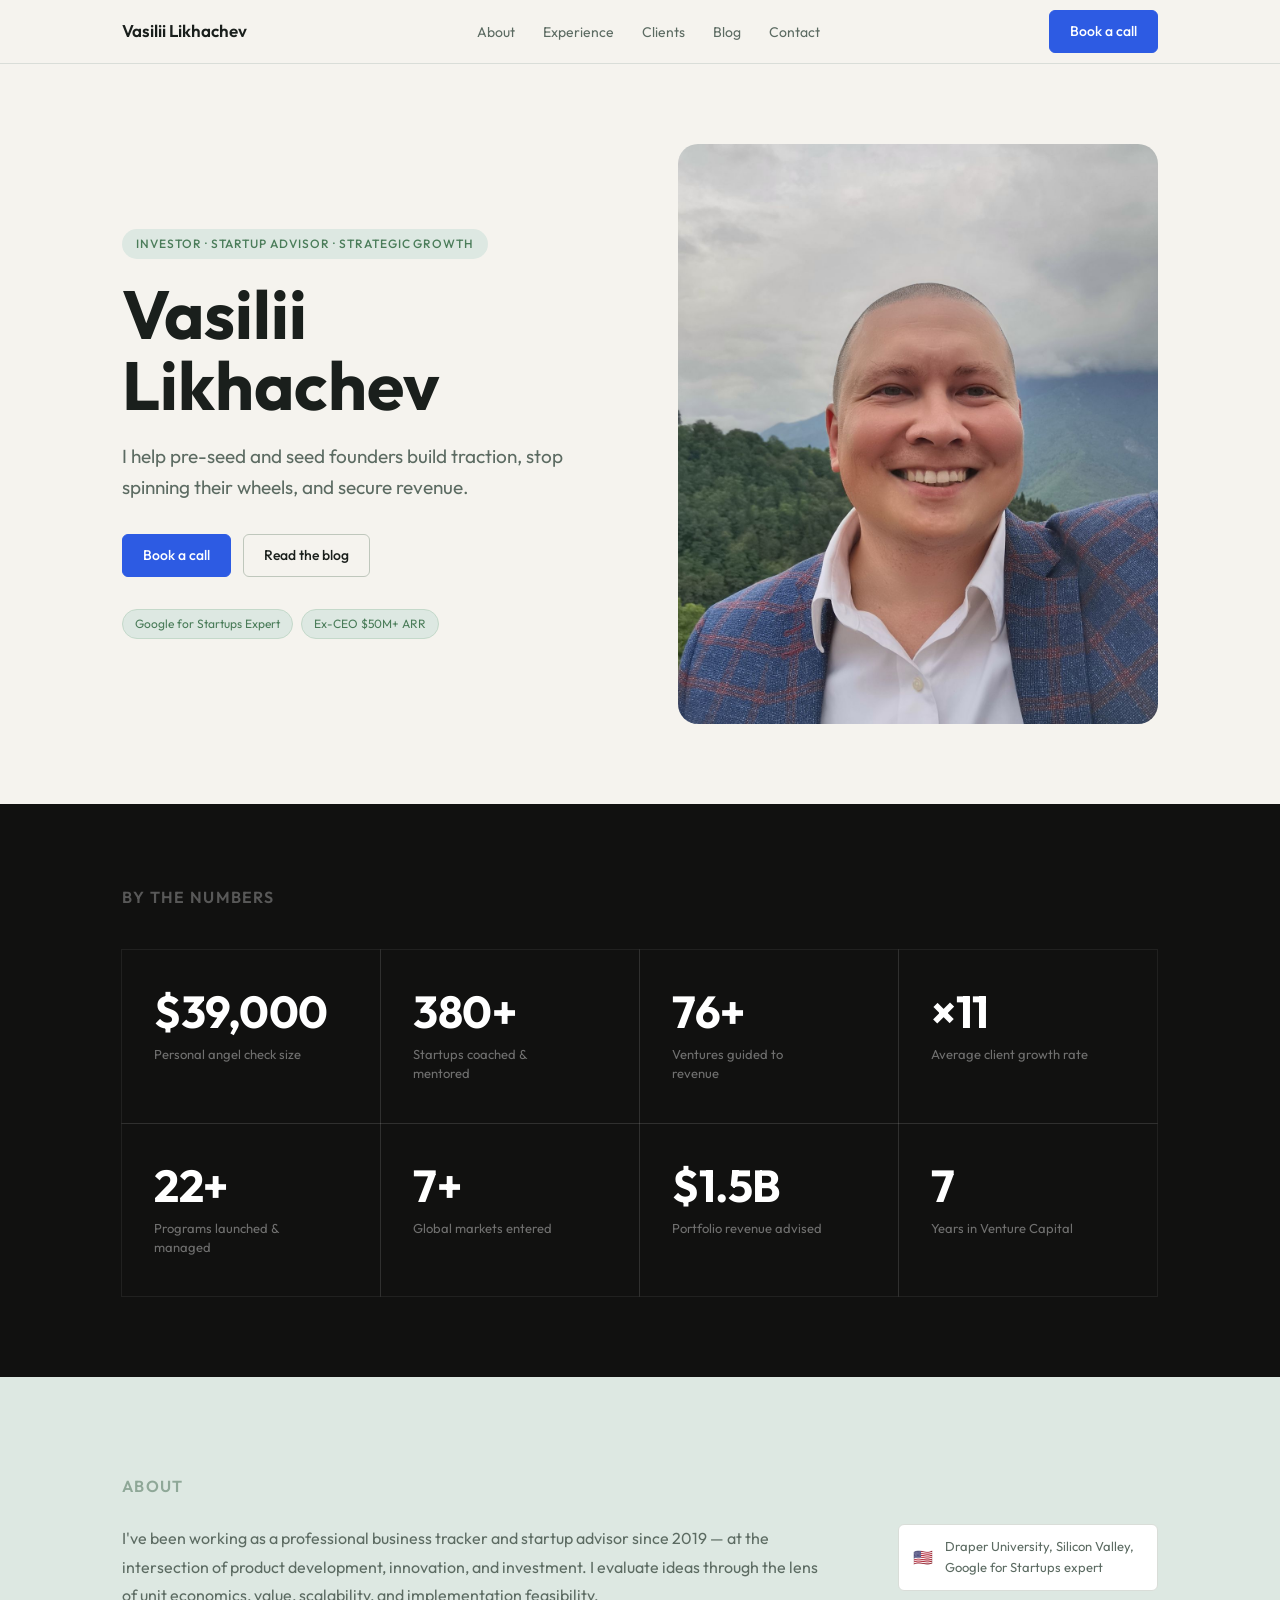
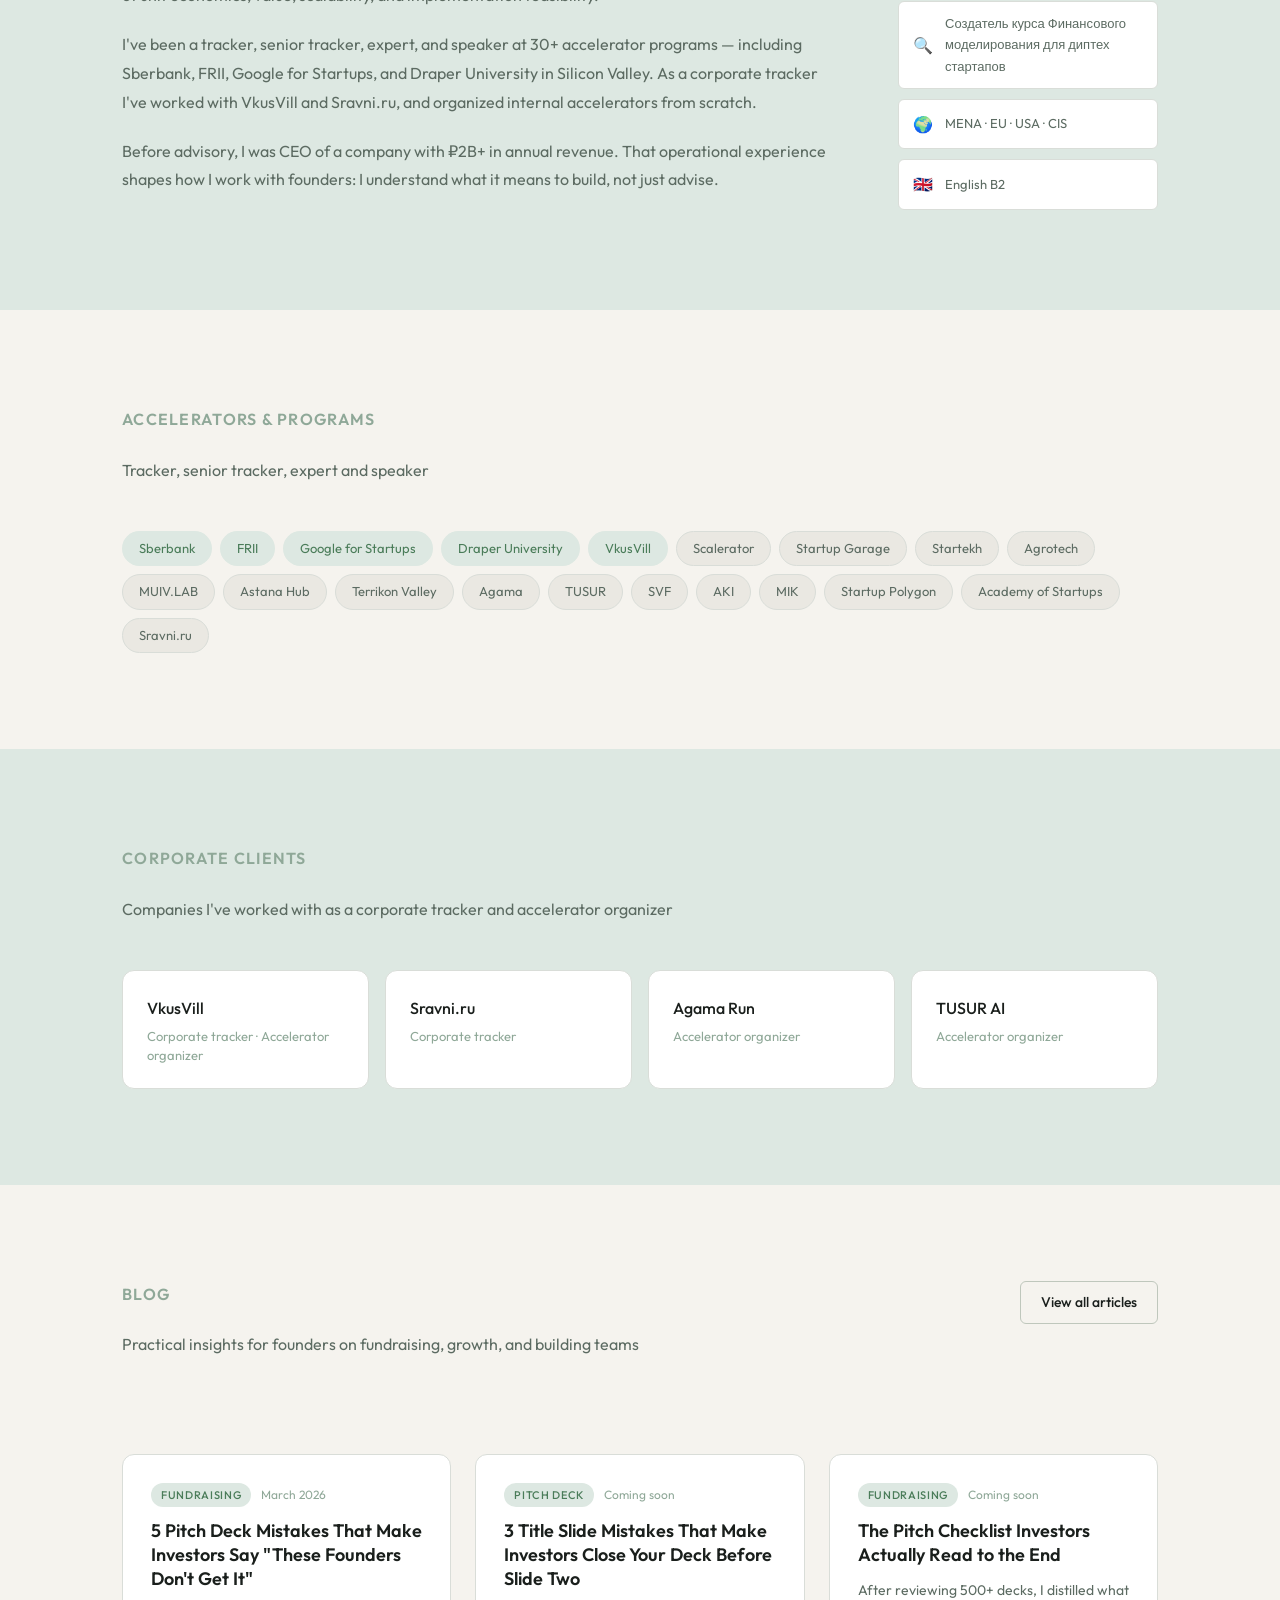
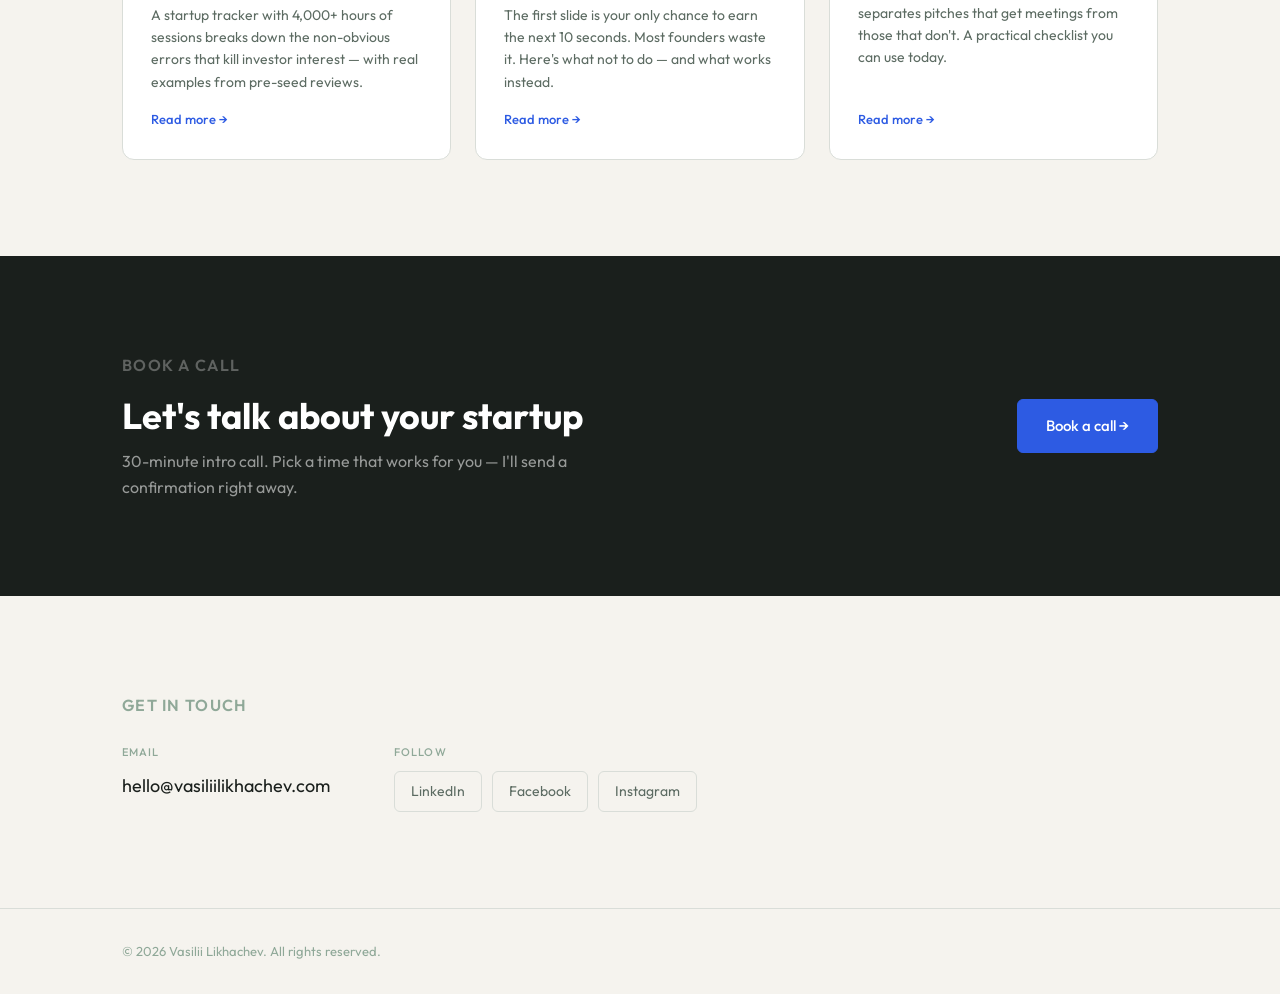
==== index.html @ a047f6a6 "005" ====
<!DOCTYPE html>
<html lang="en">
<head>
<meta charset="UTF-8">
  <meta name="viewport" content="width=device-width, initial-scale=1.0">
  
  <title>Vasilii Likhachev — Startup Advisor, Investor & Strategic Growth Expert</title>
  
  <meta name="description" content="Strategic advisor and investor for seed & pre-seed founders. Helping startups build traction, secure revenue, and get investor-ready. Ex-CEO with $50M+ ARR experience.">
  
  <meta name="author" content="Vasilii Likhachev">
  <meta name="robots" content="index, follow">
  <link rel="canonical" href="https://vasiliilikhachev.com/">
  <link rel="icon" type="image/png" href="assets/images/favicon.png">
  <link rel="apple-touch-icon" href="assets/images/favicon.png">

  <meta property="og:type" content="website">
  <meta property="og:url" content="https://vasiliilikhachev.com/">
  <meta property="og:title" content="Vasilii Likhachev — Startup Advisor & Investor">
  <meta property="og:description" content="Stop spinning your wheels. I help founders build real traction, secure revenue, and scale to global markets. 4,000+ coaching hours.">
  <meta property="og:image" content="https://vasiliilikhachev.com/assets/images/og-image.jpg">

  <meta name="twitter:card" content="summary_large_image">
  <meta name="twitter:title" content="Vasilii Likhachev — Startup Advisor & Investor">
  <meta name="twitter:description" content="Helping pre-seed & seed founders build traction, secure revenue, and scale globally.">
  <meta name="twitter:image" content="https://vasiliilikhachev.com/assets/images/og-image.jpg">
  <script type="application/ld+json">{"@context":"https://schema.org","@type":"Person","name":"Vasilii Likhachev","jobTitle":"Startup Advisor, Investor, Business Development Expert","url":"https://vasiliilikhachev.com","sameAs":["https://www.linkedin.com/in/vasiliilikhachev","https://www.facebook.com/vasiliilikhachev","https://www.instagram.com/vasiliilikhachev"],"knowsAbout":["startup advisory","business tracking","fundraising","accelerator programs","business development"],"knowsLanguage":["Russian","English"],"description":"Professional business tracker and startup advisor since 2019."}</script>
  <link rel="preconnect" href="https://fonts.googleapis.com">
  <link rel="preconnect" href="https://fonts.gstatic.com" crossorigin>
  <link href="https://fonts.googleapis.com/css2?family=Outfit:wght@400;500;600;700&display=swap" rel="stylesheet">
  <link rel="stylesheet" href="assets/css/main.css">
  <link rel="stylesheet" href="assets/css/sections.css">
</head>
<body>

  <nav class="nav" id="nav" role="navigation" aria-label="Main navigation">
    <div class="nav-inner">
      <a href="/" class="nav-logo">Vasilii Likhachev</a>
      <ul class="nav-links" role="list">
        <li><a href="#about">About</a></li>
        <li><a href="#accelerators">Experience</a></li>
        <li><a href="#clients">Clients</a></li>
        <li><a href="#blog">Blog</a></li>
        <li><a href="#contact">Contact</a></li>
      </ul>
      <div class="nav-right">
        <a href="#calendar" class="btn btn-primary">Book a call</a>
      </div>
      <button class="nav-hamburger" id="hamburger" aria-label="Toggle menu" aria-expanded="false">
        <span></span><span></span><span></span>
      </button>
    </div>
  </nav>

  <div class="nav-mobile" id="nav-mobile" role="navigation" aria-label="Mobile navigation">
    <a href="#about">About</a>
    <a href="#accelerators">Experience</a>
    <a href="#clients">Clients</a>
    <a href="#blog">Blog</a>
    <a href="#contact">Contact</a>
    <a href="#calendar" class="btn btn-primary">Book a call</a>
  </div>

  <main>
    <section id="hero" class="hero-section">
      <div class="container">
        <div class="hero-inner">
          <div class="hero-content">
            <span class="hero-tag">INVESTOR · STARTUP ADVISOR · STRATEGIC GROWTH</span>
            <h1 class="hero-name">Vasilii Likhachev</h1>
            <p class="hero-sub">I help pre-seed and seed founders build traction, stop spinning their wheels, and secure revenue.</p>
            <div class="hero-ctas">
              <a href="#calendar" class="btn btn-primary">Book a call</a>
              <a href="#blog" class="btn btn-secondary">Read the blog</a>
            </div>
            <div class="hero-badges">
              <span class="badge">Google for Startups Expert</span>
              <span class="badge">Ex-CEO $50M+ ARR</span>
            </div>
          </div>
          <div class="hero-photo-wrap">
            <img src="assets/images/photo.jpg" alt="Vasilii Likhachev" class="hero-photo">
          </div>
        </div>
      </div>
    </section>

    <section id="stats" class="stats-section">
      <div class="container">
        <p class="section-label">By the numbers</p>
        <div class="stats-grid" id="stats-grid">
          <div class="stat-card" style="animation-delay:0.05s">
            <div class="stat-value">$50000</div>
            <div class="stat-label">Personal angel check size</div>
          </div>
          <div class="stat-card" style="animation-delay:0.12s">
            <div class="stat-value">500+</div>
            <div class="stat-label">Startups coached & mentored</div>
          </div>
          <div class="stat-card" style="animation-delay:0.19s">
            <div class="stat-value">100+</div>
            <div class="stat-label">Ventures guided to revenue</div>
          </div>
          <div class="stat-card" style="animation-delay:0.26s">
            <div class="stat-value">×15</div>
            <div class="stat-label">Average client growth rate</div>
          </div>
          <div class="stat-card" style="animation-delay:0.33s">
            <div class="stat-value">30+</div>
            <div class="stat-label">Programs launched & managed</div>
          </div>
          <div class="stat-card" style="animation-delay:0.40s">
            <div class="stat-value">10+</div>
            <div class="stat-label">Global markets entered</div>
          </div>
          <div class="stat-card" style="animation-delay:0.47s">
            <div class="stat-value">$1.5B</div>
            <div class="stat-label">Portfolio revenue advised</div>
          </div>
          <div class="stat-card" style="animation-delay:0.54s" data-no-counter>
  <div class="stat-value">10</div>
  <div class="stat-label">Years in Venture Capital</div>
</div>
        </div>
      </div>
    </section>

    <section id="about" class="about-section reveal">
      <div class="container">
        <p class="section-label">About</p>
        <div class="about-grid">
          <div class="about-text">
            <p>I've been working as a professional business tracker and startup advisor since 2019 — at the intersection of product development, innovation, and investment. I evaluate ideas through the lens of unit economics, value, scalability, and implementation feasibility.</p>
            <p>I've been a tracker, senior tracker, expert, and speaker at 30+ accelerator programs — including Sberbank, FRII, Google for Startups, and Draper University in Silicon Valley. As a corporate tracker I've worked with VkusVill and Sravni.ru, and organized internal accelerators from scratch.</p>
            <p>Before advisory, I was CEO of a company with ₽2B+ in annual revenue. That operational experience shapes how I work with founders: I understand what it means to build, not just advise.</p>
          </div>
          <div class="about-facts">
            <div class="fact-item"><span class="fact-icon">🇺🇸</span><span>Draper University, Silicon Valley, Google for Startups expert</span></div>
            <div class="fact-item"><span class="fact-icon">🔍</span><span>Создатель курса Финансового моделирования для диптех стартапов</span></div>
            <div class="fact-item"><span class="fact-icon">🌍</span><span>MENA · EU · USA · CIS</span></div>
            <div class="fact-item"><span class="fact-icon">🇬🇧</span><span>English B2</span></div>
          </div>
        </div>
      </div>
    </section>

    <section id="accelerators" class="accel-section reveal">
      <div class="container">
        <p class="section-label">Accelerators & Programs</p>
        <p class="section-sub">Tracker, senior tracker, expert and speaker</p>
        <div class="accel-grid">
          <span class="accel-tag accel-featured">Sberbank</span>
          <span class="accel-tag accel-featured">FRII</span>
          <span class="accel-tag accel-featured">Google for Startups</span>
          <span class="accel-tag accel-featured">Draper University</span>
          <span class="accel-tag accel-featured">VkusVill</span>
          <span class="accel-tag">Scalerator</span>
          <span class="accel-tag">Startup Garage</span>
          <span class="accel-tag">Startekh</span>
          <span class="accel-tag">Agrotech</span>
          <span class="accel-tag">MUIV.LAB</span>
          <span class="accel-tag">Astana Hub</span>
          <span class="accel-tag">Terrikon Valley</span>
          <span class="accel-tag">Agama</span>
          <span class="accel-tag">TUSUR</span>
          <span class="accel-tag">SVF</span>
          <span class="accel-tag">AKI</span>
          <span class="accel-tag">MIK</span>
          <span class="accel-tag">Startup Polygon</span>
          <span class="accel-tag">Academy of Startups</span>
          <span class="accel-tag">Sravni.ru</span>
        </div>
      </div>
    </section>

    <section id="clients" class="clients-section reveal">
      <div class="container">
        <p class="section-label">Corporate Clients</p>
        <p class="section-sub">Companies I've worked with as a corporate tracker and accelerator organizer</p>
        <div class="clients-grid">
          <div class="client-card"><div class="client-name">VkusVill</div><div class="client-role">Corporate tracker · Accelerator organizer</div></div>
          <div class="client-card"><div class="client-name">Sravni.ru</div><div class="client-role">Corporate tracker</div></div>
          <div class="client-card"><div class="client-name">Agama Run</div><div class="client-role">Accelerator organizer</div></div>
          <div class="client-card"><div class="client-name">TUSUR AI</div><div class="client-role">Accelerator organizer</div></div>
        </div>
      </div>
    </section>

    <section id="blog" class="blog-section reveal">
      <div class="container">
        <div class="blog-header">
          <div>
            <p class="section-label">Blog</p>
            <p class="section-sub">Practical insights for founders on fundraising, growth, and building teams</p>
          </div>
          <a href="blog/" class="btn btn-secondary">View all articles</a>
        </div>
        <div class="blog-grid">
          <article class="blog-card">
            <div class="blog-card-meta">
              <span class="blog-tag">Fundraising</span>
              <span class="blog-date">March 2026</span>
            </div>
            <h3 class="blog-card-title">5 Pitch Deck Mistakes That Make Investors Say "These Founders Don't Get It"</h3>
            <p class="blog-card-excerpt">A startup tracker with 4,000+ hours of sessions breaks down the non-obvious errors that kill investor interest — with real examples from pre-seed reviews.</p>
            <a href="blog/pitch-deck-mistakes.html" class="blog-read-more">Read more →</a>
          </article>
          <article class="blog-card">
            <div class="blog-card-meta">
              <span class="blog-tag">Pitch Deck</span>
              <span class="blog-date">Coming soon</span>
            </div>
            <h3 class="blog-card-title">3 Title Slide Mistakes That Make Investors Close Your Deck Before Slide Two</h3>
            <p class="blog-card-excerpt">The first slide is your only chance to earn the next 10 seconds. Most founders waste it. Here's what not to do — and what works instead.</p>
            <a href="blog/title-slide-mistakes.html" class="blog-read-more">Read more →</a>
          </article>
          <article class="blog-card">
            <div class="blog-card-meta">
              <span class="blog-tag">Fundraising</span>
              <span class="blog-date">Coming soon</span>
            </div>
            <h3 class="blog-card-title">The Pitch Checklist Investors Actually Read to the End</h3>
            <p class="blog-card-excerpt">After reviewing 500+ decks, I distilled what separates pitches that get meetings from those that don't. A practical checklist you can use today.</p>
            <a href="blog/pitch-checklist.html" class="blog-read-more">Read more →</a>
          </article>
        </div>
      </div>
    </section>

    <section id="calendar" class="calendar-section reveal">
      <div class="container">
        <div class="calendar-cta-block">
          <div class="calendar-cta-text">
            <p class="section-label">Book a call</p>
            <h2 class="calendar-cta-title">Let's talk about your startup</h2>
            <p class="calendar-cta-sub">30-minute intro call. Pick a time that works for you — I'll send a confirmation right away.</p>
          </div>
          <a href="https://calendar.google.com/calendar/appointments/schedules/AcZssZ2U17IsHTiEmaJ8PmjVPsKY2xv77OGvxIFxQ6ffpECCGoOkTWEo3-iez7aCyBB7AZQqOzXJ02kF?gv=true" class="btn btn-primary calendar-cta-btn" target="_blank" rel="noopener noreferrer">Book a call →</a>
        </div>
      </div>
    </section>

    <section id="contact" class="contact-section reveal">
      <div class="container">
        <p class="section-label">Get in touch</p>
        <div class="contact-grid">
          <div class="contact-block">
            <span class="contact-label">Email</span>
            <a href="mailto:hello@vasiliilikhachev.com" class="contact-value">hello@vasiliilikhachev.com</a>
          </div>
          <div class="contact-block">
            <span class="contact-label">Follow</span>
            <div class="social-links">
              <a href="https://linkedin.com/in/vasiliilikhachev" class="social-link" target="_blank" rel="noopener noreferrer">LinkedIn</a>
              <a href="https://facebook.com/vasiliilikhachev" class="social-link" target="_blank" rel="noopener noreferrer">Facebook</a>
              <a href="https://instagram.com/vasiliilikhachev" class="social-link" target="_blank" rel="noopener noreferrer">Instagram</a>
            </div>
          </div>
        </div>
      </div>
    </section>
  </main>

  <footer class="footer">
    <div class="container footer-inner">
      <span>© 2026 Vasilii Likhachev. All rights reserved.</span>
    </div>
  </footer>

  <script src="assets/js/main.js"></script>
</body>
</html>
---- assets/css/main.css ----
/* ── Variables ─────────────────────────────────────────── */
:root {
  --bg:        #F5F3EE;
  --bg-alt:    #EAE8E2;
  --bg-card:   #FFFFFF;
  --text:      #1A1F1C;
  --text-2:    #5C6B62;
  --text-3:    #8FA898;
  --accent:    #2D5BE3;
  --accent-2:  #E4EBF9;
  --green:     #4A7C59;
  --green-2:   #DDE8E2;
  --border:    #D9DDD8;
  --border-2:  #BFC7BC;
  --radius-sm: 6px;
  --radius:    12px;
  --radius-lg: 20px;
  --font-sans: 'Outfit', 'Helvetica Neue', sans-serif;
  --max-w:     1100px;
  --nav-h:     64px;
  --transition: 0.2s ease;
}

/* ── Reset ─────────────────────────────────────────────── */
*, *::before, *::after { box-sizing: border-box; margin: 0; padding: 0; }
html { scroll-behavior: smooth; }
body {
  font-family: var(--font-sans);
  background: var(--bg);
  color: var(--text);
  font-size: 16px;
  line-height: 1.65;
  -webkit-font-smoothing: antialiased;
}
img { display: block; max-width: 100%; }
a { color: inherit; text-decoration: none; }

/* ── Layout ────────────────────────────────────────────── */
.container {
  max-width: var(--max-w);
  margin: 0 auto;
  padding: 0 2rem;
}
section { padding: 96px 0; }
.section-label {
  font-size: 16px;
  font-weight: 600;
  letter-spacing: 0.08em;
  text-transform: uppercase;
  color: var(--text-3);
  margin-bottom: 1.5rem;
}
.section-title {
  font-family: var(--font-sans);
  font-size: clamp(28px, 4vw, 40px);
  font-weight: 700;
  line-height: 1.2;
  color: var(--text);
  margin-bottom: 0.5rem;
}
.section-sub {
  font-size: 16px;
  color: var(--text-2);
  max-width: 560px;
  margin-bottom: 3rem;
}

/* ── NAV ───────────────────────────────────────────────── */
.nav {
  position: fixed;
  top: 0; left: 0; right: 0;
  height: var(--nav-h);
  background: rgba(245,243,238,0.88);
  backdrop-filter: blur(12px);
  -webkit-backdrop-filter: blur(12px);
  border-bottom: 1px solid var(--border);
  z-index: 100;
  transition: box-shadow var(--transition);
}
.nav.scrolled { box-shadow: 0 1px 16px rgba(0,0,0,0.06); }
.nav-inner {
  max-width: var(--max-w);
  margin: 0 auto;
  padding: 0 2rem;
  height: 100%;
  display: flex;
  align-items: center;
  justify-content: space-between;
  gap: 2rem;
}
.nav-logo {
  font-family: var(--font-sans);
  font-size: 17px;
  font-weight: 600;
  color: var(--text);
  white-space: nowrap;
  flex-shrink: 0;
}
.nav-links {
  display: flex;
  align-items: center;
  gap: 0.25rem;
  list-style: none;
}
.nav-links a {
  font-size: 14px;
  color: var(--text-2);
  padding: 6px 12px;
  border-radius: var(--radius-sm);
  transition: color var(--transition), background var(--transition);
}
.nav-links a:hover { color: var(--text); background: var(--bg-alt); }

.nav-right {
  display: flex;
  align-items: center;
  gap: 12px;
  flex-shrink: 0;
}

/* Lang toggle */
.lang-toggle {
  display: flex;
  align-items: center;
  gap: 2px;
  background: var(--bg-alt);
  border: 1px solid var(--border);
  border-radius: 8px;
  padding: 3px;
}
.lang-btn {
  font-size: 12px;
  font-weight: 500;
  padding: 4px 10px;
  border-radius: 5px;
  border: none;
  background: transparent;
  color: var(--text-2);
  cursor: pointer;
  transition: background var(--transition), color var(--transition);
}
.lang-btn.active {
  background: var(--bg-card);
  color: var(--text);
  box-shadow: 0 1px 4px rgba(0,0,0,0.08);
}
.lang-btn:hover:not(.active) { color: var(--text); }

/* CTA button */
.btn {
  display: inline-flex;
  align-items: center;
  gap: 6px;
  font-family: var(--font-sans);
  font-size: 14px;
  font-weight: 500;
  padding: 9px 20px;
  border-radius: var(--radius-sm);
  border: 1px solid transparent;
  cursor: pointer;
  transition: all var(--transition);
  text-decoration: none;
}
.btn-primary {
  background: var(--accent);
  color: #fff;
  border-color: var(--accent);
}
.btn-primary:hover {
  background: #2449c0;
  border-color: #2449c0;
}
.btn-secondary {
  background: transparent;
  color: var(--text);
  border-color: var(--border-2);
}
.btn-secondary:hover {
  background: var(--bg-alt);
  border-color: var(--border-2);
}
.btn-accent {
  background: var(--green);
  color: #fff;
  border-color: var(--green);
}
.btn-accent:hover { background: #3a6347; border-color: #3a6347; }

/* Mobile nav toggle */
.nav-hamburger {
  display: none;
  flex-direction: column;
  gap: 5px;
  cursor: pointer;
  padding: 4px;
  background: none;
  border: none;
}
.nav-hamburger span {
  display: block;
  width: 22px;
  height: 2px;
  background: var(--text);
  border-radius: 2px;
  transition: all 0.25s ease;
}

/* Mobile menu */
.nav-mobile {
  display: none;
  position: fixed;
  top: var(--nav-h);
  left: 0; right: 0;
  background: var(--bg);
  border-bottom: 1px solid var(--border);
  padding: 1.5rem 2rem 2rem;
  z-index: 99;
  flex-direction: column;
  gap: 0.25rem;
}
.nav-mobile.open { display: flex; }
.nav-mobile a {
  font-size: 16px;
  color: var(--text-2);
  padding: 10px 12px;
  border-radius: var(--radius-sm);
  transition: color var(--transition), background var(--transition);
}
.nav-mobile a:hover { color: var(--text); background: var(--bg-alt); }
.nav-mobile .btn { margin-top: 0.5rem; width: 100%; justify-content: center; }

/* ── Scroll offset for anchors ─────────────────────────── */
section[id], div[id] { scroll-margin-top: calc(var(--nav-h) + 16px); }

/* ── Divider ───────────────────────────────────────────── */
.divider { width: 100%; height: 1px; background: var(--border); }

/* ── Fade-in on scroll ─────────────────────────────────── */
.reveal {
  opacity: 0;
  transform: translateY(24px);
  transition: opacity 0.55s ease, transform 0.55s ease;
}
.reveal.visible {
  opacity: 1;
  transform: translateY(0);
}
---- assets/css/sections.css ----
/* ── HERO ──────────────────────────────────────────────── */
.hero-section {
  padding: calc(var(--nav-h) + 80px) 0 80px;
  background: var(--bg);
}
.hero-inner {
  display: grid;
  grid-template-columns: 1fr 480px;
  gap: 4rem;
  align-items: center;
}
.hero-tag {
  display: inline-block;
  font-size: 12px;
  font-weight: 500;
  letter-spacing: 0.08em;
  text-transform: uppercase;
  color: var(--green);
  background: var(--green-2);
  border-radius: 100px;
  padding: 5px 14px;
  margin-bottom: 1.25rem;
}
.hero-name {
  font-family: var(--font-sans);
  font-size: clamp(42px, 6vw, 68px);
  font-weight: 700;
  line-height: 1.05;
  color: var(--text);
  margin-bottom: 1.25rem;
}
.hero-sub {
  font-size: clamp(16px, 2vw, 19px);
  color: var(--text-2);
  max-width: 480px;
  line-height: 1.6;
  margin-bottom: 2rem;
}
.hero-ctas {
  display: flex;
  gap: 12px;
  flex-wrap: wrap;
  margin-bottom: 2rem;
}
.hero-badges {
  display: flex;
  flex-wrap: wrap;
  gap: 8px;
}
.badge {
  font-size: 12px;
  color: var(--green);
  background: var(--green-2);
  border: 1px solid #C4D9CA;
  border-radius: 100px;
  padding: 4px 12px;
}
.hero-photo-wrap { flex-shrink: 0; }
.hero-photo {
  width: 480px;
  height: 580px;
  object-fit: cover;
  object-position: center top;
  border-radius: var(--radius-lg);
}

/* ── STATS DASHBOARD ───────────────────────────────────── */
.stats-section {
  padding: 80px 0;
  background: #111110;
}
.stats-section .section-label {
  color: rgba(255,255,255,0.3);
  margin-bottom: 2.5rem;
}
.stats-grid {
  display: grid;
  grid-template-columns: repeat(4, 1fr);
}
.stat-card {
  position: relative;
  padding: 2.5rem 2rem;
  border: 1px solid rgba(255,255,255,0.07);
  margin: -1px 0 0 -1px;
  opacity: 0;
  animation: statFadeUp 0.6s ease forwards;
  cursor: default;
  transition: background 0.2s ease;
}
.stat-card:hover {
  background: rgba(255,255,255,0.04);
}
@keyframes statFadeUp {
  from { opacity: 0; transform: translateY(16px); }
  to   { opacity: 1; transform: translateY(0); }
}
.stat-value {
  font-family: var(--font-sans);
  font-size: clamp(32px, 3.5vw, 48px);
  font-weight: 700;
  color: #fff;
  line-height: 1;
  margin-bottom: 10px;
  letter-spacing: -0.01em;
}
.stat-label {
  font-size: 13px;
  color: rgba(255,255,255,0.4);
  line-height: 1.45;
  max-width: 160px;
}
/* accent line on hover */
.stat-card::after {
  content: '';
  position: absolute;
  bottom: 0; left: 2rem; right: 2rem;
  height: 1px;
  background: var(--green);
  transform: scaleX(0);
  transform-origin: left;
  transition: transform 0.3s ease;
}
.stat-card:hover::after { transform: scaleX(1); }

/* ── ABOUT ─────────────────────────────────────────────── */
.about-section { background: var(--green-2); }
.about-grid {
  display: grid;
  grid-template-columns: 1fr 260px;
  gap: 4rem;
  align-items: start;
}
.about-text p {
  font-size: 16px;
  color: var(--text-2);
  line-height: 1.8;
  margin-bottom: 1.25rem;
}
.about-facts {
  display: flex;
  flex-direction: column;
  gap: 10px;
}
.fact-item {
  display: flex;
  align-items: center;
  gap: 12px;
  font-size: 13px;
  color: var(--text-2);
  background: var(--bg-card);
  border: 1px solid var(--border);
  border-radius: var(--radius-sm);
  padding: 11px 14px;
}
.fact-icon { font-size: 16px; flex-shrink: 0; }

/* ── ACCELERATORS ──────────────────────────────────────── */
.accel-section { background: var(--bg); }
.accel-grid {
  display: flex;
  flex-wrap: wrap;
  gap: 8px;
}
.accel-tag {
  font-size: 13px;
  color: var(--text-2);
  background: var(--bg-alt);
  border: 1px solid var(--border);
  border-radius: 100px;
  padding: 6px 16px;
  transition: all var(--transition);
}
.accel-tag:hover { border-color: var(--border-2); color: var(--text); }
.accel-featured {
  color: var(--green);
  background: var(--green-2);
  border-color: transparent;
}

/* ── CLIENTS ───────────────────────────────────────────── */
.clients-section { background: var(--green-2); }
.clients-grid {
  display: grid;
  grid-template-columns: repeat(auto-fill, minmax(210px, 1fr));
  gap: 16px;
}
.client-card {
  background: var(--bg-card);
  border: 1px solid var(--border);
  border-radius: var(--radius);
  padding: 1.5rem;
  transition: border-color var(--transition), box-shadow var(--transition);
}
.client-card:hover {
  border-color: var(--border-2);
  box-shadow: 0 4px 16px rgba(0,0,0,0.06);
}
.client-name {
  font-size: 16px;
  font-weight: 500;
  color: var(--text);
  margin-bottom: 6px;
}
.client-role { font-size: 13px; color: var(--text-3); line-height: 1.4; }

/* ── BLOG ──────────────────────────────────────────────── */
.blog-section { background: var(--bg); }
.blog-header {
  display: flex;
  align-items: flex-start;
  justify-content: space-between;
  gap: 2rem;
  margin-bottom: 3rem;
}
.blog-grid {
  display: grid;
  grid-template-columns: repeat(auto-fill, minmax(300px, 1fr));
  gap: 24px;
}
.blog-card {
  background: var(--bg-card);
  border: 1px solid var(--border);
  border-radius: var(--radius);
  padding: 1.75rem;
  display: flex;
  flex-direction: column;
  gap: 12px;
  transition: border-color var(--transition), box-shadow var(--transition);
}
.blog-card:hover {
  border-color: var(--border-2);
  box-shadow: 0 4px 20px rgba(0,0,0,0.07);
}
.blog-card-meta { display: flex; align-items: center; gap: 10px; }
.blog-tag {
  font-size: 11px;
  font-weight: 500;
  letter-spacing: 0.06em;
  text-transform: uppercase;
  color: var(--green);
  background: var(--green-2);
  border-radius: 100px;
  padding: 3px 10px;
}
.blog-date { font-size: 12px; color: var(--text-3); }
.blog-card-title {
  font-family: var(--font-sans);
  font-size: 18px;
  font-weight: 600;
  line-height: 1.35;
  color: var(--text);
}
.blog-card-excerpt {
  font-size: 14px;
  color: var(--text-2);
  line-height: 1.6;
  flex: 1;
}
.blog-read-more {
  font-size: 13px;
  font-weight: 500;
  color: var(--accent);
  margin-top: 4px;
  transition: opacity var(--transition);
}
.blog-read-more:hover { opacity: 0.7; }

/* ── CALENDAR ──────────────────────────────────────────── */
.calendar-section { background: var(--text); }
.calendar-cta-block {
  display: flex;
  align-items: center;
  justify-content: space-between;
  gap: 3rem;
  flex-wrap: wrap;
}
.calendar-cta-title {
  font-family: var(--font-sans);
  font-size: clamp(24px, 3vw, 36px);
  font-weight: 700;
  color: #fff;
  margin-bottom: 0.75rem;
  line-height: 1.2;
}
.calendar-cta-sub {
  font-size: 16px;
  color: rgba(255,255,255,0.55);
  max-width: 480px;
  line-height: 1.6;
}
.calendar-section .section-label { color: rgba(255,255,255,0.3); margin-bottom: 1rem; }
.calendar-cta-btn {
  font-size: 15px;
  padding: 14px 28px;
  white-space: nowrap;
  flex-shrink: 0;
  background: var(--accent);
  border-color: var(--accent);
}

/* ── CONTACT ───────────────────────────────────────────── */
.contact-section { background: var(--bg); }
.contact-grid { display: flex; gap: 4rem; flex-wrap: wrap; }
.contact-block { display: flex; flex-direction: column; gap: 10px; }
.contact-label {
  font-size: 11px;
  font-weight: 500;
  letter-spacing: 0.1em;
  text-transform: uppercase;
  color: var(--text-3);
}
.contact-value {
  font-size: 18px;
  color: var(--text);
  transition: color var(--transition);
}
.contact-value:hover { color: var(--accent); }
.social-links { display: flex; gap: 10px; flex-wrap: wrap; }
.social-link {
  font-size: 14px;
  color: var(--text-2);
  padding: 8px 16px;
  border: 1px solid var(--border);
  border-radius: var(--radius-sm);
  transition: all var(--transition);
}
.social-link:hover {
  color: var(--text);
  border-color: var(--border-2);
  background: var(--bg-alt);
}

/* ── FOOTER ────────────────────────────────────────────── */
.footer {
  padding: 2rem 0;
  border-top: 1px solid var(--border);
  background: var(--bg);
}
.footer-inner {
  display: flex;
  align-items: center;
  justify-content: space-between;
  gap: 1rem;
  font-size: 13px;
  color: var(--text-3);
}

/* ── RESPONSIVE ────────────────────────────────────────── */
@media (max-width: 1024px) {
  .stats-grid { grid-template-columns: repeat(4, 1fr); }
}
@media (max-width: 900px) {
  .stats-grid { grid-template-columns: repeat(2, 1fr); }
  .hero-inner { grid-template-columns: 1fr; }
  .hero-photo-wrap { display: none; }
  .about-grid { grid-template-columns: 1fr; }
  .nav-links { display: none; }
  .nav-right .btn { display: none; }
  .nav-hamburger { display: flex; }
  .blog-header { flex-direction: column; }
}
@media (max-width: 560px) {
  section { padding: 64px 0; }
  .container { padding: 0 1.25rem; }
  .stat-card { padding: 1.5rem 1.25rem; }
  .hero-ctas { flex-direction: column; }
  .contact-grid { flex-direction: column; gap: 2rem; }
  .footer-inner { flex-direction: column; text-align: center; }
}
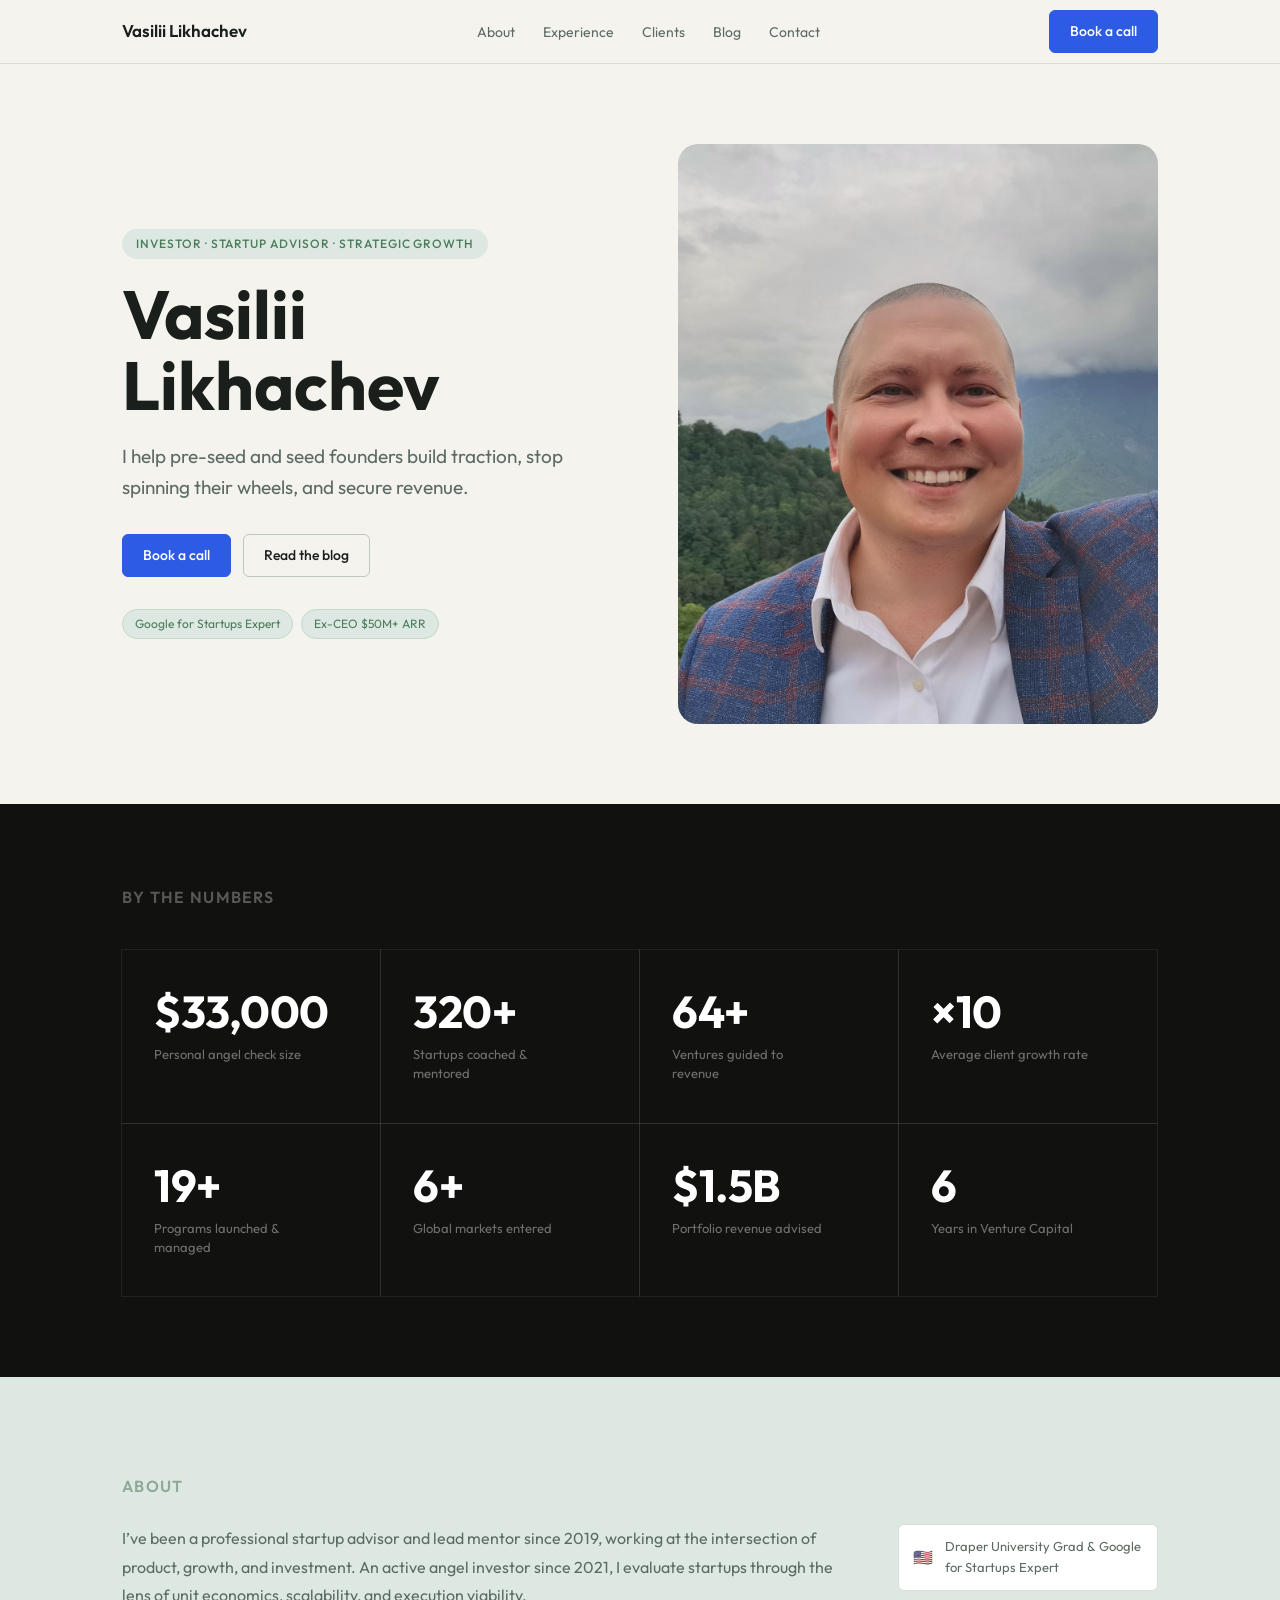
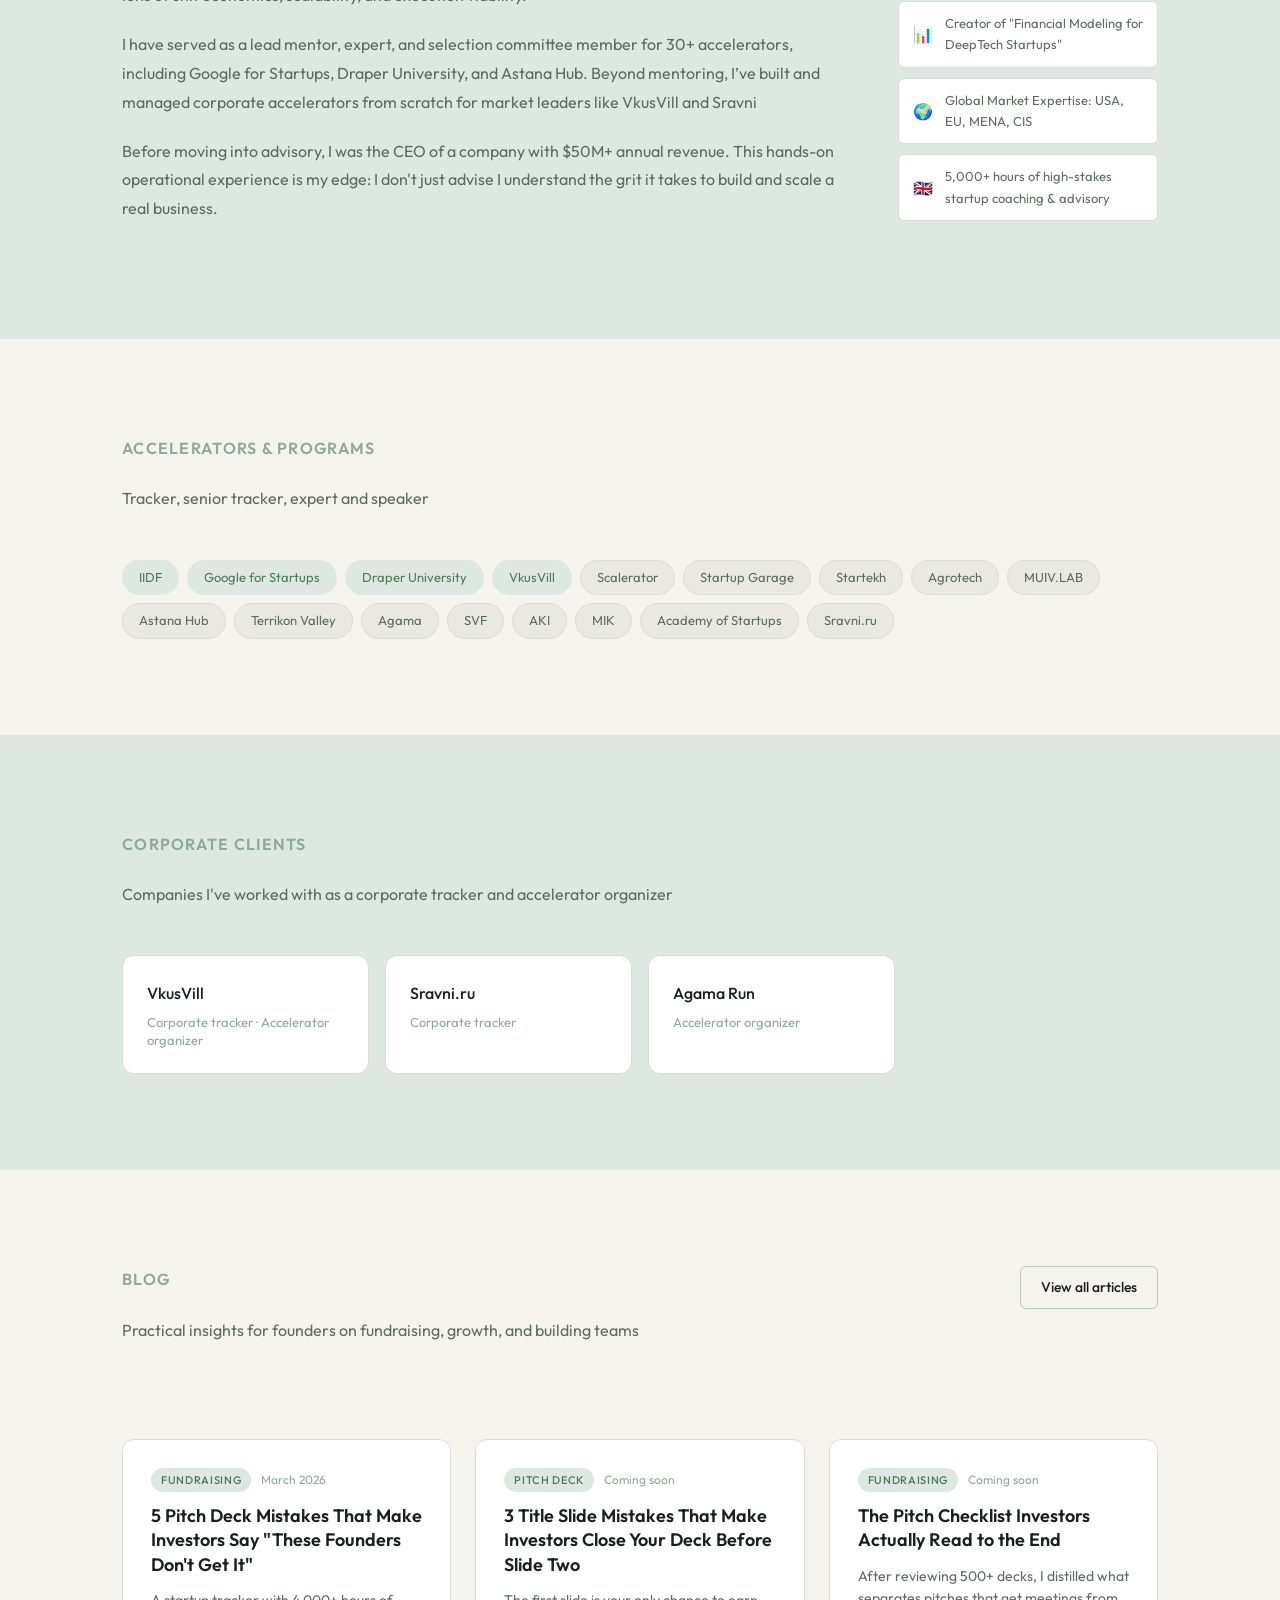
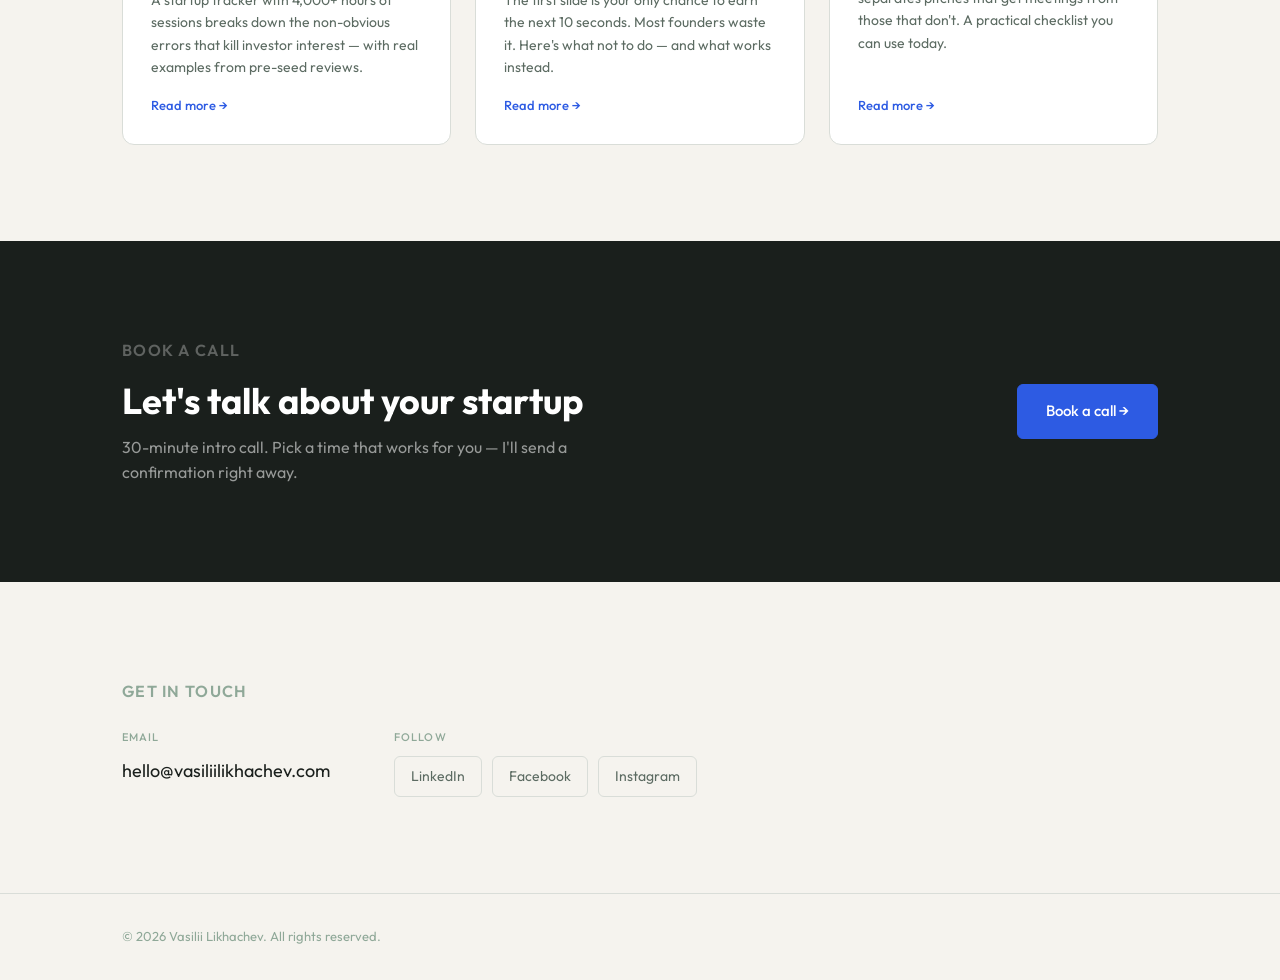
==== commit 6b9629b7: "006" ====
--- a/index.html
+++ b/index.html
@@ -130,15 +130,15 @@
         <p class="section-label">About</p>
         <div class="about-grid">
           <div class="about-text">
-            <p>I've been working as a professional business tracker and startup advisor since 2019 — at the intersection of product development, innovation, and investment. I evaluate ideas through the lens of unit economics, value, scalability, and implementation feasibility.</p>
-            <p>I've been a tracker, senior tracker, expert, and speaker at 30+ accelerator programs — including Sberbank, FRII, Google for Startups, and Draper University in Silicon Valley. As a corporate tracker I've worked with VkusVill and Sravni.ru, and organized internal accelerators from scratch.</p>
-            <p>Before advisory, I was CEO of a company with ₽2B+ in annual revenue. That operational experience shapes how I work with founders: I understand what it means to build, not just advise.</p>
+            <p>I’ve been a professional startup advisor and lead mentor since 2019, working at the intersection of product, growth, and investment. An active angel investor since 2021, I evaluate startups through the lens of unit economics, scalability, and execution viability.</p>
+            <p>I have served as a lead mentor, expert, and selection committee member for 30+ accelerators, including Google for Startups, Draper University, and Astana Hub. Beyond mentoring, I’ve built and managed corporate accelerators from scratch for market leaders like VkusVill and Sravni</p>
+            <p>Before moving into advisory, I was the CEO of a company with $50M+ annual revenue. This hands-on operational experience is my edge: I don't just advise I understand the grit it takes to build and scale a real business.</p>
           </div>
           <div class="about-facts">
-            <div class="fact-item"><span class="fact-icon">🇺🇸</span><span>Draper University, Silicon Valley, Google for Startups expert</span></div>
-            <div class="fact-item"><span class="fact-icon">🔍</span><span>Создатель курса Финансового моделирования для диптех стартапов</span></div>
-            <div class="fact-item"><span class="fact-icon">🌍</span><span>MENA · EU · USA · CIS</span></div>
-            <div class="fact-item"><span class="fact-icon">🇬🇧</span><span>English B2</span></div>
+            <div class="fact-item"><span class="fact-icon">🇺🇸</span><span>Draper University Grad & Google for Startups Expert</span></div>
+            <div class="fact-item"><span class="fact-icon">📊</span><span>Creator of "Financial Modeling for DeepTech Startups"</span></div>
+            <div class="fact-item"><span class="fact-icon">🌍</span><span>Global Market Expertise: USA, EU, MENA, CIS</span></div>
+            <div class="fact-item"><span class="fact-icon">🇬🇧</span><span>5,000+ hours of high-stakes startup coaching & advisory</span></div>
           </div>
         </div>
       </div>
@@ -149,8 +149,7 @@
         <p class="section-label">Accelerators & Programs</p>
         <p class="section-sub">Tracker, senior tracker, expert and speaker</p>
         <div class="accel-grid">
-          <span class="accel-tag accel-featured">Sberbank</span>
-          <span class="accel-tag accel-featured">FRII</span>
+                    <span class="accel-tag accel-featured">IIDF</span>
           <span class="accel-tag accel-featured">Google for Startups</span>
           <span class="accel-tag accel-featured">Draper University</span>
           <span class="accel-tag accel-featured">VkusVill</span>
@@ -162,11 +161,11 @@
           <span class="accel-tag">Astana Hub</span>
           <span class="accel-tag">Terrikon Valley</span>
           <span class="accel-tag">Agama</span>
-          <span class="accel-tag">TUSUR</span>
+          
           <span class="accel-tag">SVF</span>
           <span class="accel-tag">AKI</span>
           <span class="accel-tag">MIK</span>
-          <span class="accel-tag">Startup Polygon</span>
+          
           <span class="accel-tag">Academy of Startups</span>
           <span class="accel-tag">Sravni.ru</span>
         </div>
@@ -181,7 +180,7 @@
           <div class="client-card"><div class="client-name">VkusVill</div><div class="client-role">Corporate tracker · Accelerator organizer</div></div>
           <div class="client-card"><div class="client-name">Sravni.ru</div><div class="client-role">Corporate tracker</div></div>
           <div class="client-card"><div class="client-name">Agama Run</div><div class="client-role">Accelerator organizer</div></div>
-          <div class="client-card"><div class="client-name">TUSUR AI</div><div class="client-role">Accelerator organizer</div></div>
+          
         </div>
       </div>
     </section>
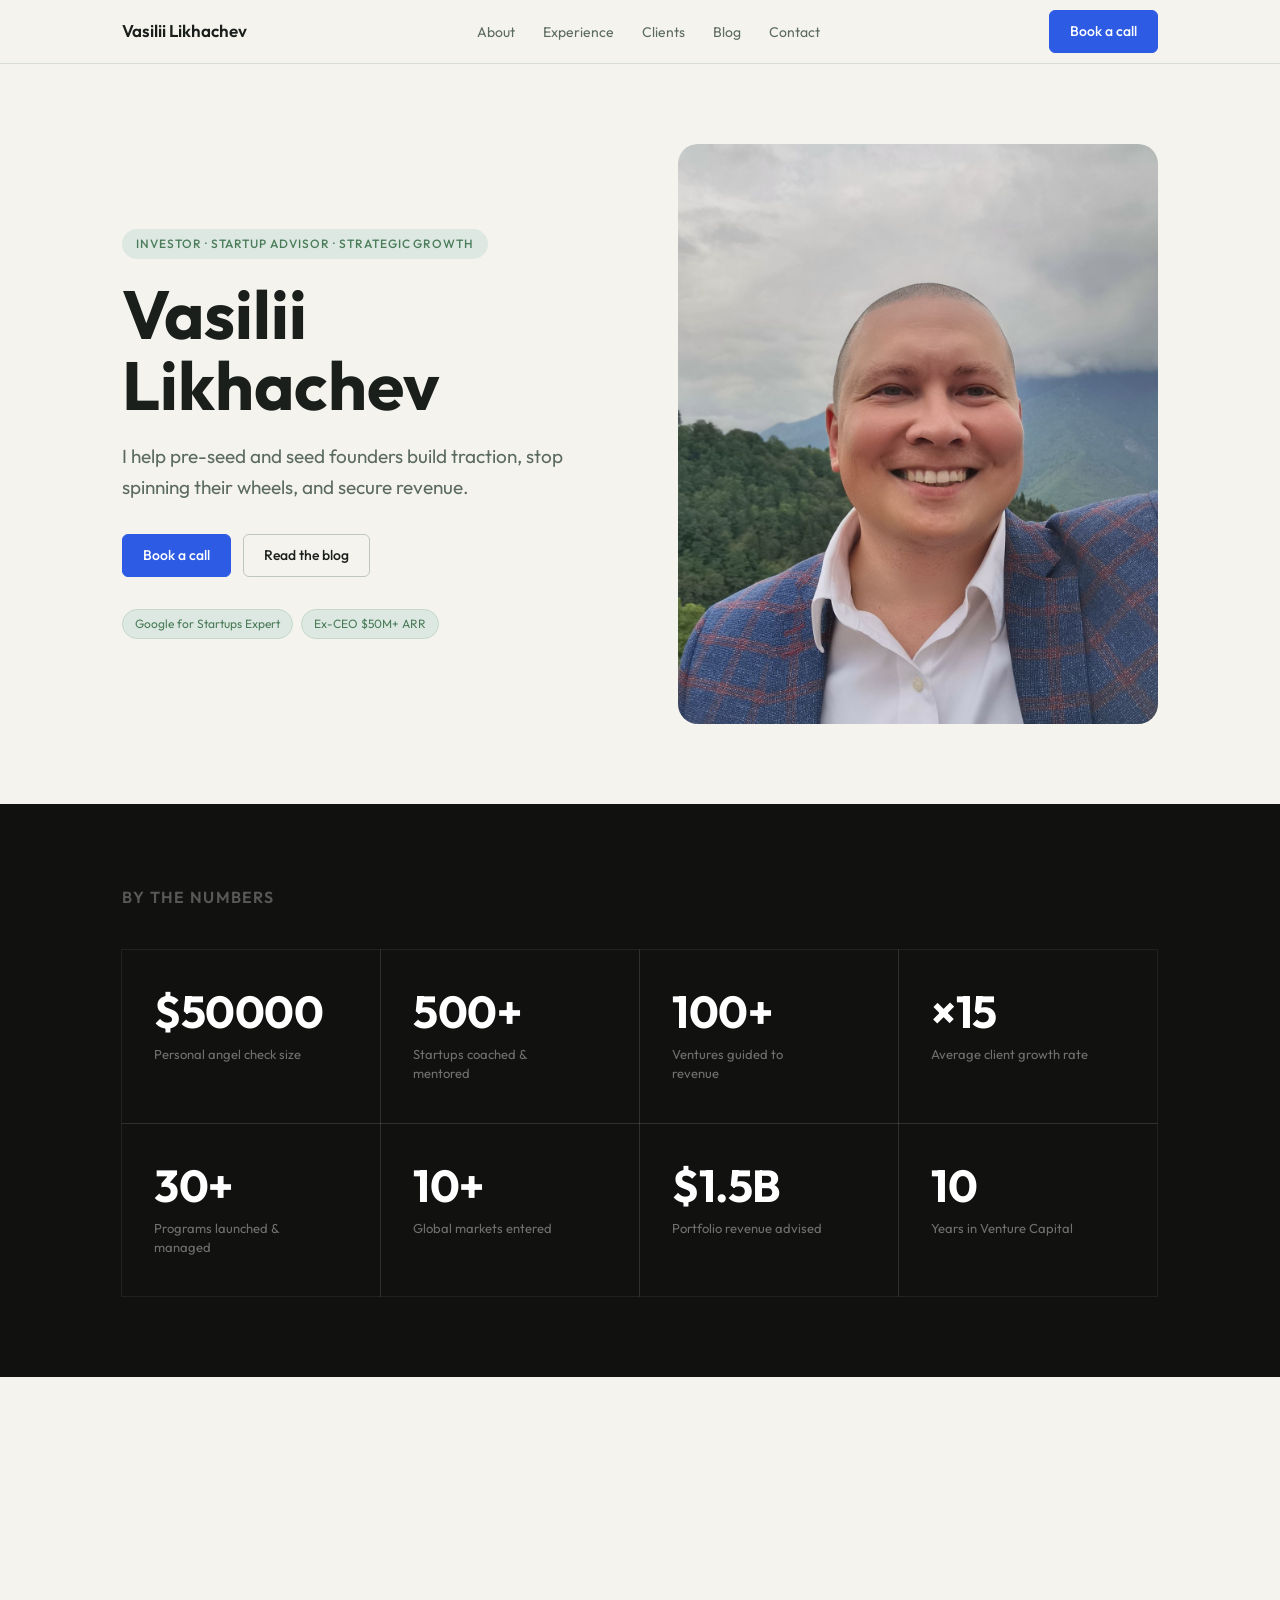
==== commit 8d4d220a: "update contacts" ====
--- a/index.html
+++ b/index.html
@@ -245,14 +245,15 @@
         <div class="contact-grid">
           <div class="contact-block">
             <span class="contact-label">Email</span>
-            <a href="mailto:hello@vasiliilikhachev.com" class="contact-value">hello@vasiliilikhachev.com</a>
+            <a href="mailto:lihachevvasily@gmail.com" class="contact-value">lihachevvasily@gmail.com</a>
           </div>
           <div class="contact-block">
             <span class="contact-label">Follow</span>
             <div class="social-links">
-              <a href="https://linkedin.com/in/vasiliilikhachev" class="social-link" target="_blank" rel="noopener noreferrer">LinkedIn</a>
-              <a href="https://facebook.com/vasiliilikhachev" class="social-link" target="_blank" rel="noopener noreferrer">Facebook</a>
-              <a href="https://instagram.com/vasiliilikhachev" class="social-link" target="_blank" rel="noopener noreferrer">Instagram</a>
+              <a href="https://www.linkedin.com/in/vasilii-likhachev-796756208/" class="social-link" target="_blank" rel="noopener noreferrer">LinkedIn</a>
+              <a href="https://www.facebook.com/likhachevvasilii" class="social-link" target="_blank" rel="noopener noreferrer">Facebook</a>
+              <a href="https://www.instagram.com/lihachevvasily/" class="social-link" target="_blank" rel="noopener noreferrer">Instagram</a>
+              <a href="https://t.me/lihachevvasily" class="social-link" target="_blank" rel="noopener noreferrer">Telegram</a>
             </div>
           </div>
         </div>
@@ -262,10 +263,4 @@
 
   <footer class="footer">
     <div class="container footer-inner">
-      <span>© 2026 Vasilii Likhachev. All rights reserved.</span>
-    </div>
-  </footer>
-
-  <script src="assets/js/main.js"></script>
-</body>
-</html>
+  
--- a/assets/css/sections.css
+++ b/assets/css/sections.css
@@ -348,6 +348,7 @@
 /* ── RESPONSIVE ────────────────────────────────────────── */
 @media (max-width: 1024px) {
   .stats-grid { grid-template-columns: repeat(4, 1fr); }
+  .hero-inner { grid-template-columns: 1fr 380px; }
 }
 @media (max-width: 900px) {
   .stats-grid { grid-template-columns: repeat(2, 1fr); }
@@ -358,12 +359,26 @@
   .nav-right .btn { display: none; }
   .nav-hamburger { display: flex; }
   .blog-header { flex-direction: column; }
+  .calendar-cta-block { flex-direction: column; align-items: flex-start; gap: 2rem; }
+  .calendar-cta-btn { width: 100%; justify-content: center; }
 }
 @media (max-width: 560px) {
-  section { padding: 64px 0; }
+  section { padding: 56px 0; }
   .container { padding: 0 1.25rem; }
-  .stat-card { padding: 1.5rem 1.25rem; }
+  .hero-section { padding: calc(var(--nav-h) + 48px) 0 48px; }
+  .hero-name { font-size: 36px; }
+  .hero-sub { font-size: 16px; }
   .hero-ctas { flex-direction: column; }
+  .hero-ctas .btn { width: 100%; justify-content: center; }
+  .hero-badges { gap: 6px; }
+  .stats-grid { grid-template-columns: repeat(2, 1fr); }
+  .stat-card { padding: 1.25rem 1rem; }
+  .stat-value { font-size: 28px; }
+  .stat-label { font-size: 12px; }
+  .about-facts { gap: 8px; }
+  .clients-grid { grid-template-columns: 1fr 1fr; }
+  .blog-grid { grid-template-columns: 1fr; }
   .contact-grid { flex-direction: column; gap: 2rem; }
   .footer-inner { flex-direction: column; text-align: center; }
-}
+  .calendar-cta-title { font-size: 24px; }
+}
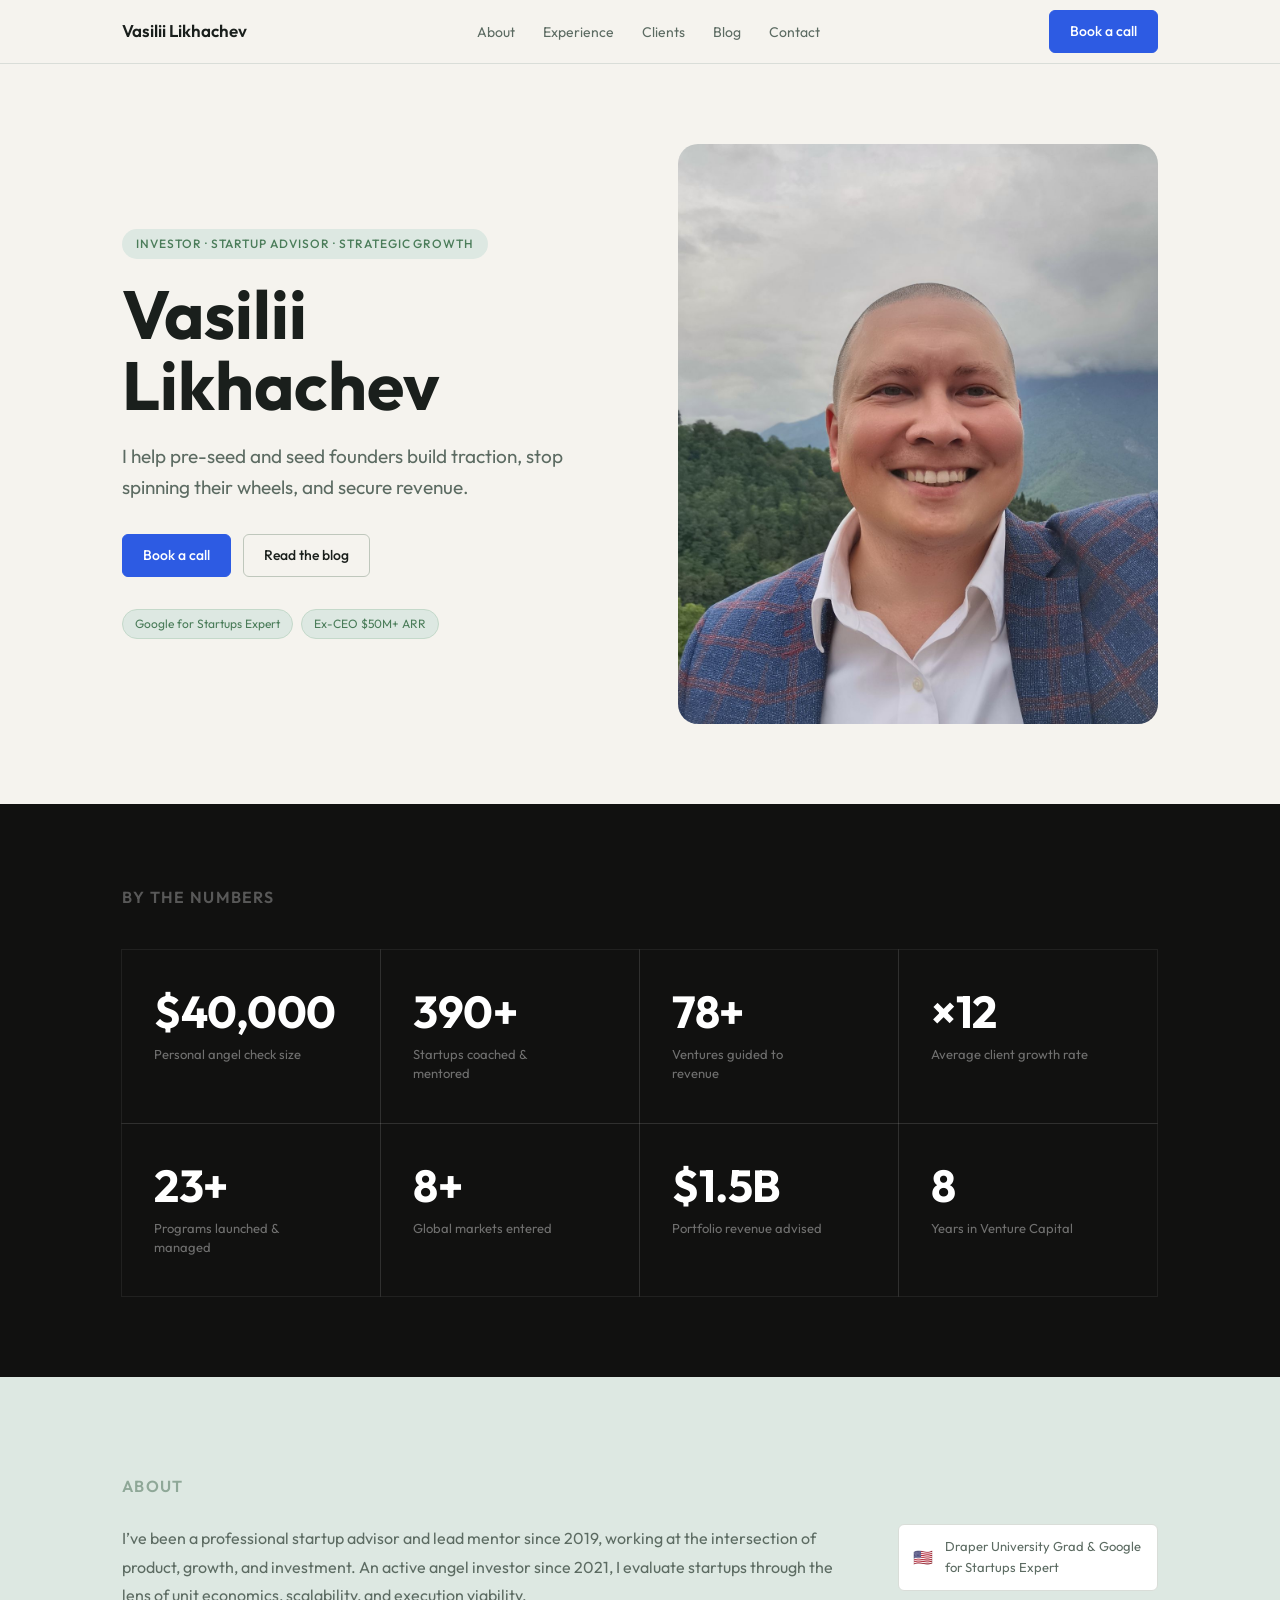
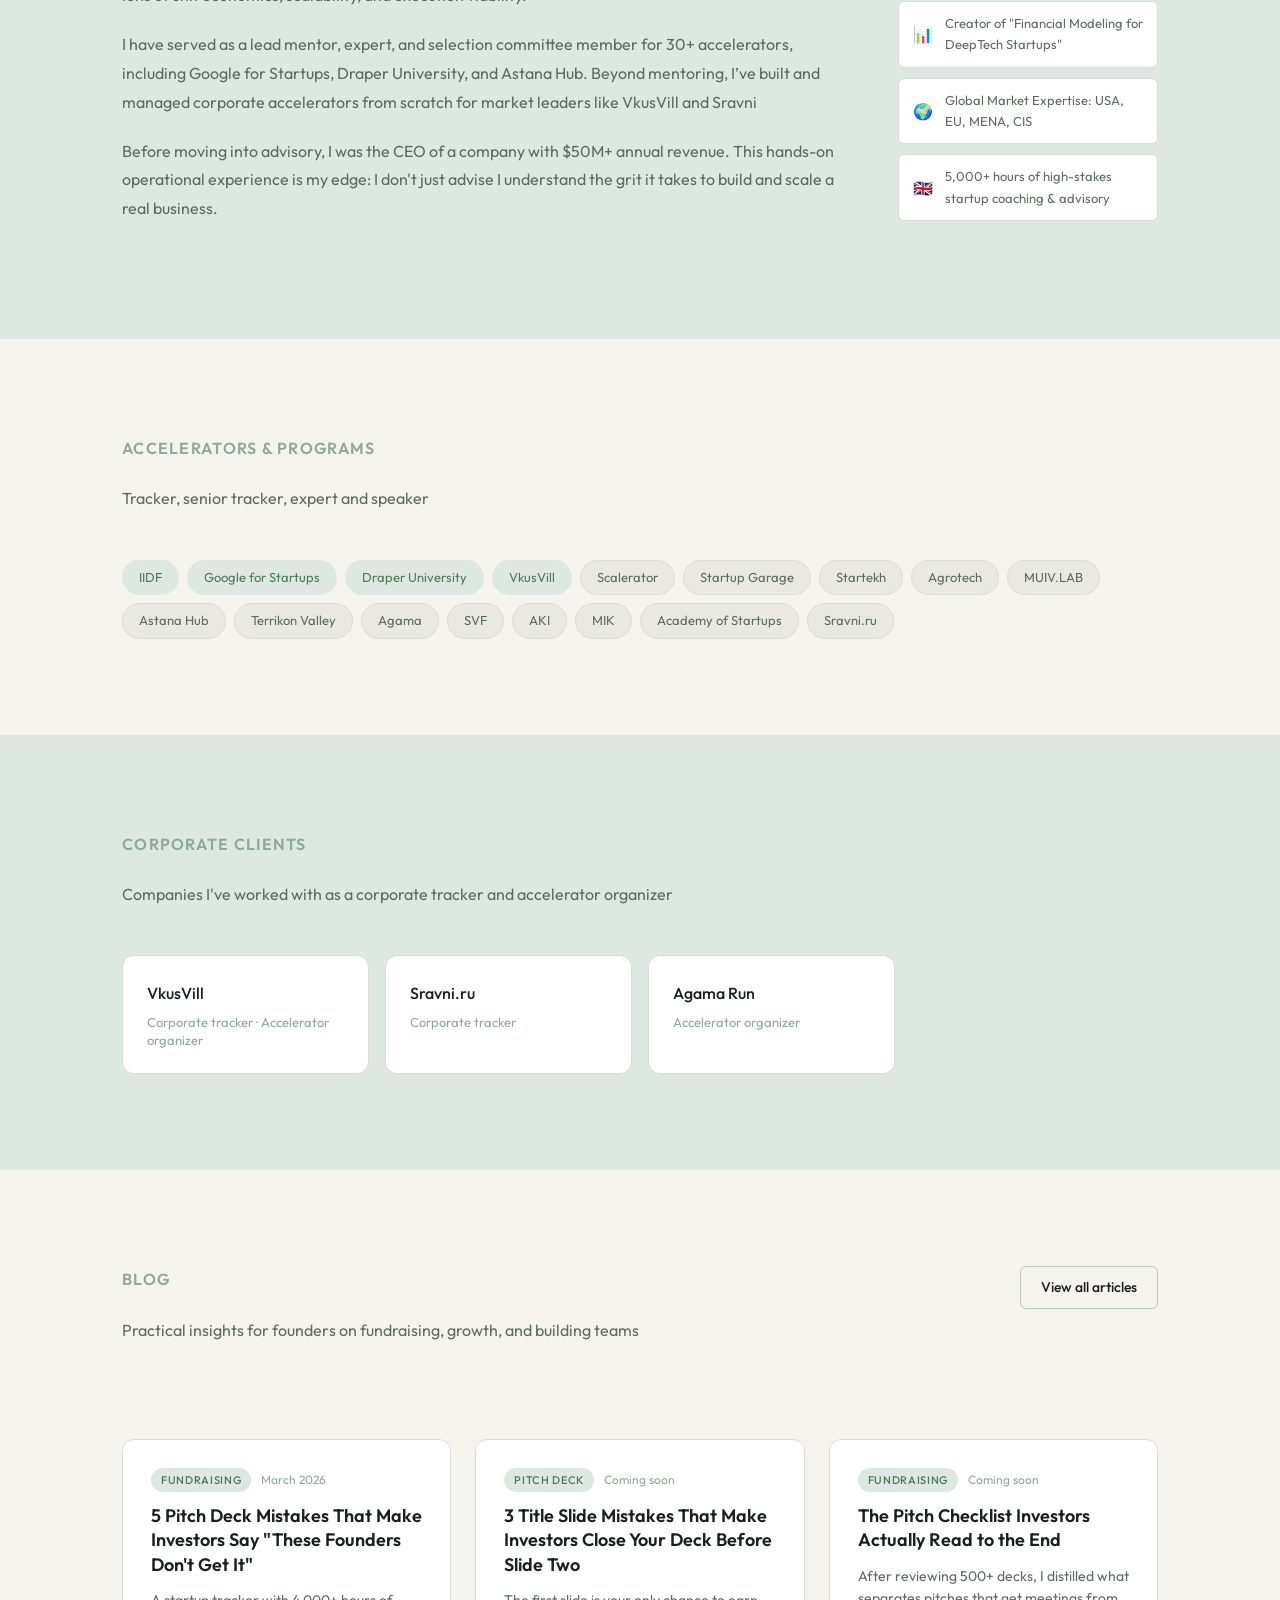
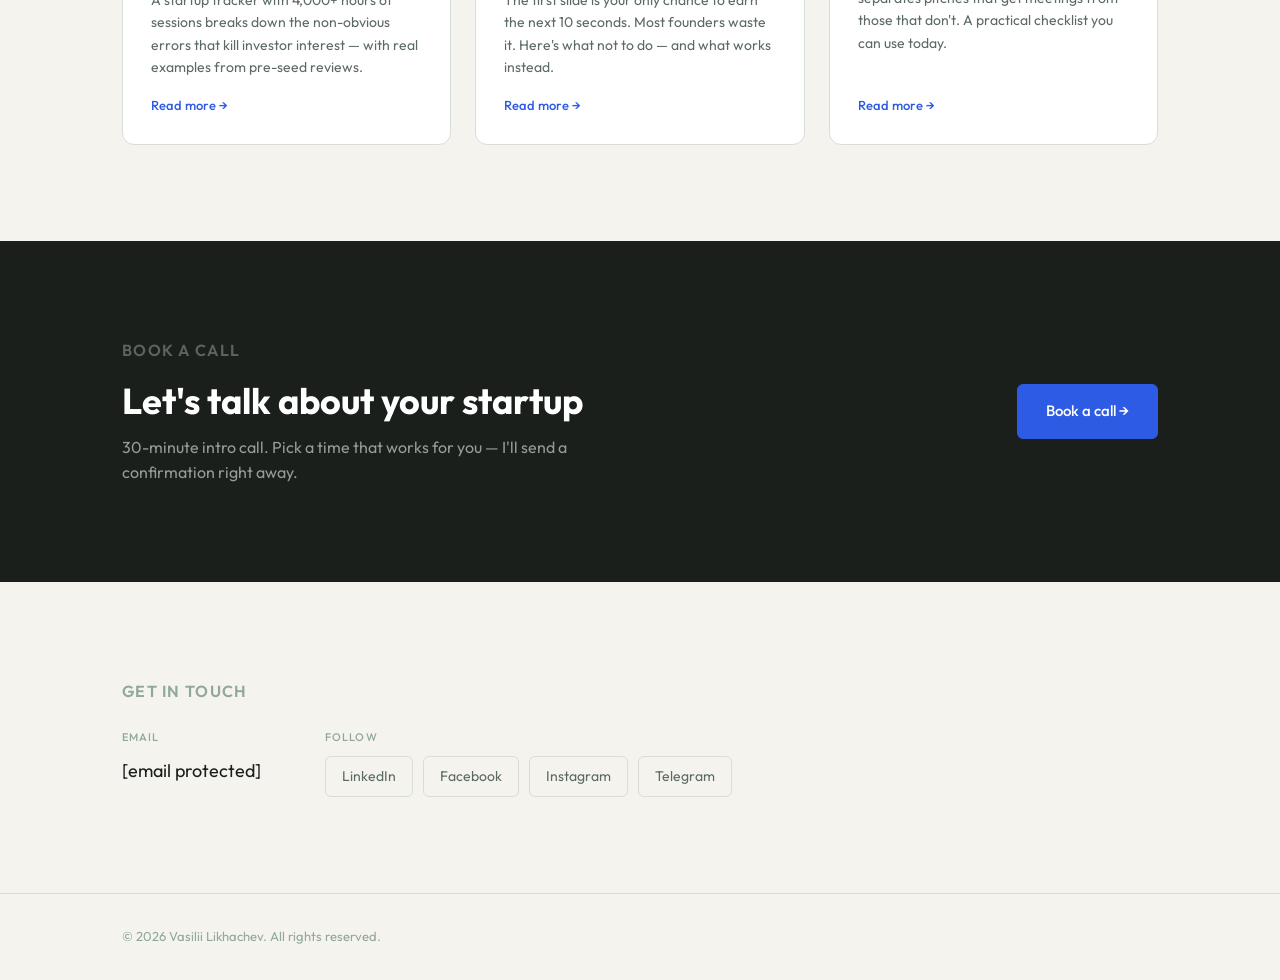
==== commit 96e1726c: "fix deploy2" ====
--- a/index.html
+++ b/index.html
@@ -245,7 +245,7 @@
         <div class="contact-grid">
           <div class="contact-block">
             <span class="contact-label">Email</span>
-            <a href="mailto:lihachevvasily@gmail.com" class="contact-value">lihachevvasily@gmail.com</a>
+            <a href="/cdn-cgi/l/email-protection#6b0702030a08030e1d1d0a180207122b0c060a020745080406" class="contact-value"><span class="__cf_email__" data-cfemail="e08c89888183888596968193898c99a0878d81898cce838f8d">[email&#160;protected]</span></a>
           </div>
           <div class="contact-block">
             <span class="contact-label">Follow</span>
@@ -255,7 +255,7 @@
               <a href="https://www.instagram.com/lihachevvasily/" class="social-link" target="_blank" rel="noopener noreferrer">Instagram</a>
               <a href="https://t.me/lihachevvasily" class="social-link" target="_blank" rel="noopener noreferrer">Telegram</a>
             </div>
-          </div>
+   
         </div>
       </div>
     </section>
@@ -263,4 +263,10 @@
 
   <footer class="footer">
     <div class="container footer-inner">
-  +      <span>© 2026 Vasilii Likhachev. All rights reserved.</span>
+    </div>
+  </footer>
+
+  <script src="assets/js/main.js"></script>
+</body>
+</html>
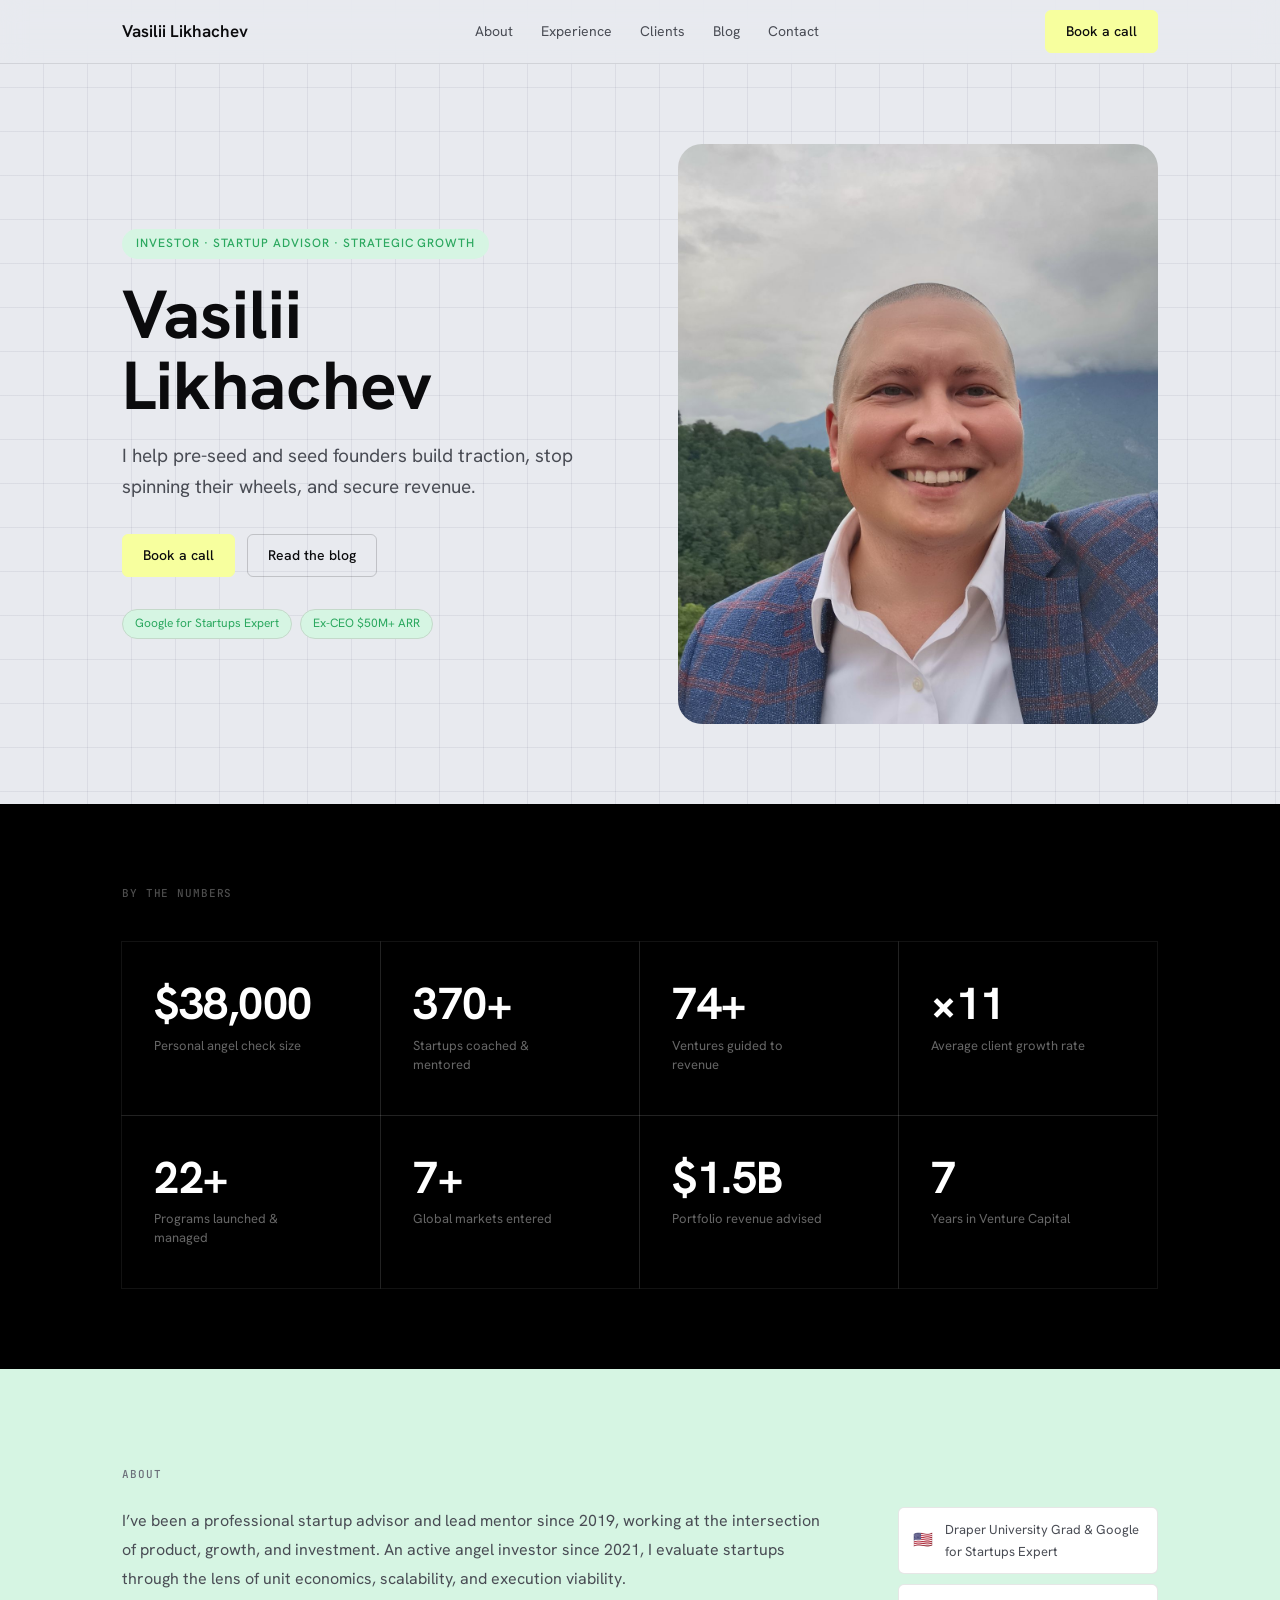
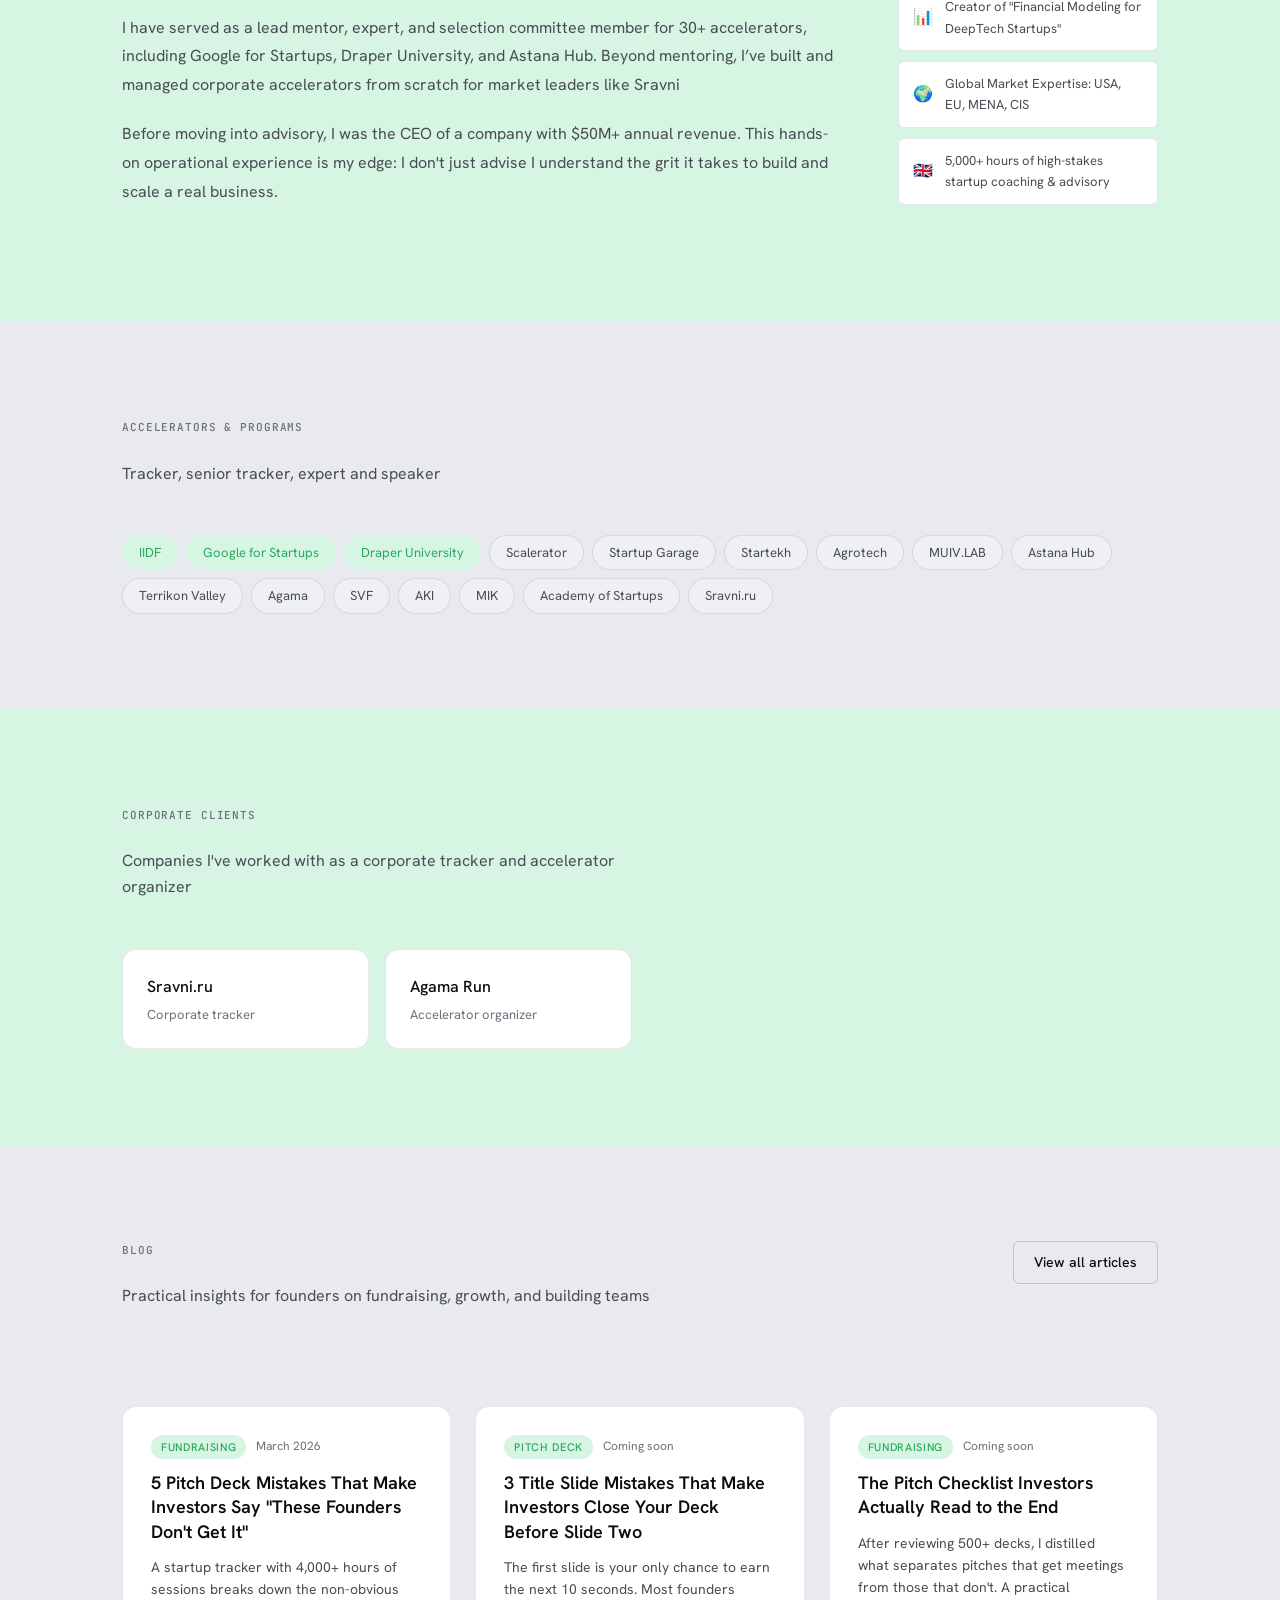
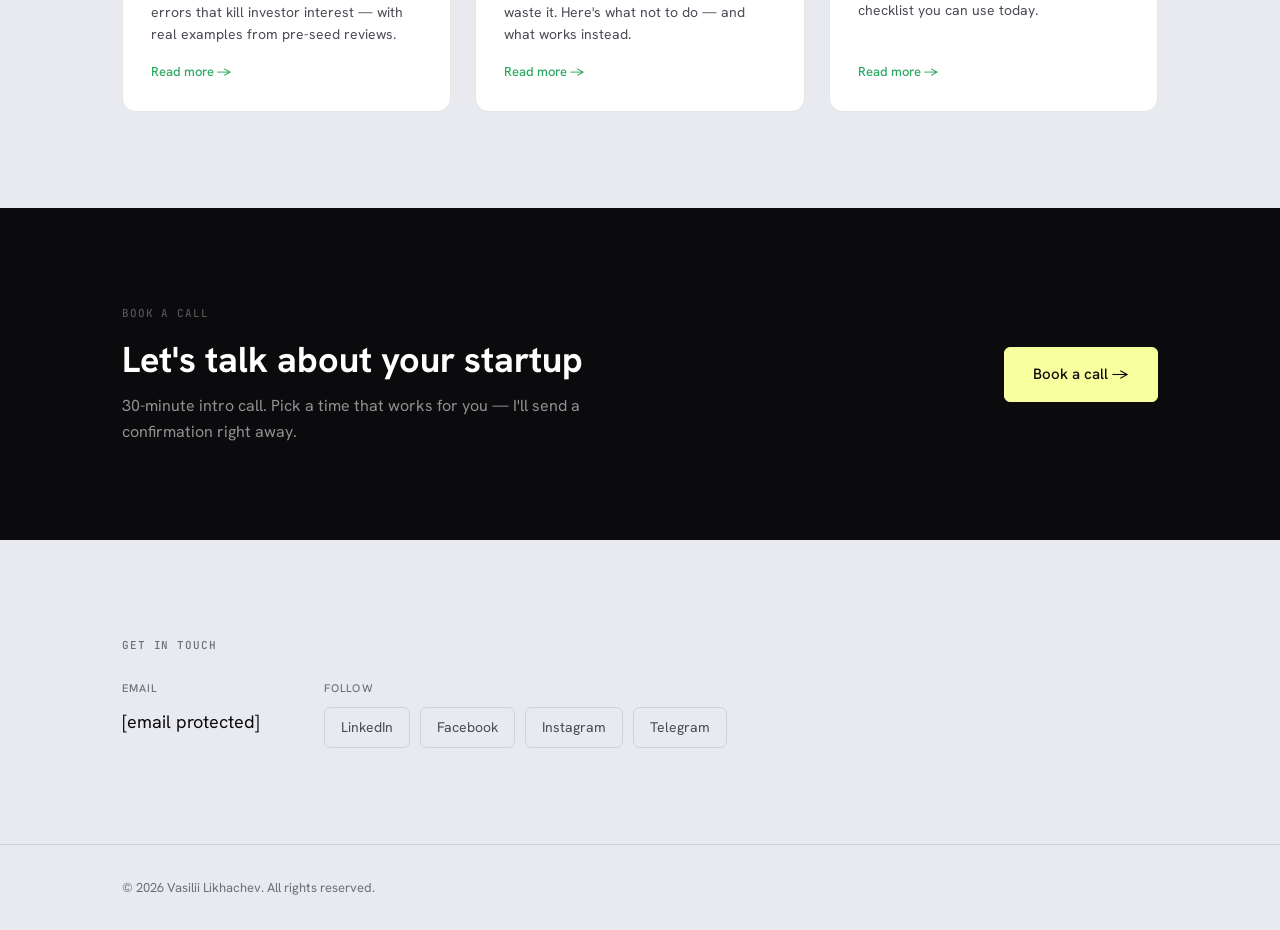
==== commit bf5d33cb: "restyle: design system tokens + pitch checklist page - Merged design system tokens into main.css :ro" ====
--- a/index.html
+++ b/index.html
@@ -27,7 +27,7 @@
   <script type="application/ld+json">{"@context":"https://schema.org","@type":"Person","name":"Vasilii Likhachev","jobTitle":"Startup Advisor, Investor, Business Development Expert","url":"https://vasiliilikhachev.com","sameAs":["https://www.linkedin.com/in/vasiliilikhachev","https://www.facebook.com/vasiliilikhachev","https://www.instagram.com/vasiliilikhachev"],"knowsAbout":["startup advisory","business tracking","fundraising","accelerator programs","business development"],"knowsLanguage":["Russian","English"],"description":"Professional business tracker and startup advisor since 2019."}</script>
   <link rel="preconnect" href="https://fonts.googleapis.com">
   <link rel="preconnect" href="https://fonts.gstatic.com" crossorigin>
-  <link href="https://fonts.googleapis.com/css2?family=Outfit:wght@400;500;600;700&display=swap" rel="stylesheet">
+  <link href="https://fonts.googleapis.com/css2?family=Hanken+Grotesk:ital,wght@0,300..800;1,300..700&family=JetBrains+Mono:wght@400;500;600&display=swap" rel="stylesheet">
   <link rel="stylesheet" href="assets/css/main.css">
   <link rel="stylesheet" href="assets/css/sections.css">
 </head>
@@ -131,7 +131,7 @@
         <div class="about-grid">
           <div class="about-text">
             <p>I’ve been a professional startup advisor and lead mentor since 2019, working at the intersection of product, growth, and investment. An active angel investor since 2021, I evaluate startups through the lens of unit economics, scalability, and execution viability.</p>
-            <p>I have served as a lead mentor, expert, and selection committee member for 30+ accelerators, including Google for Startups, Draper University, and Astana Hub. Beyond mentoring, I’ve built and managed corporate accelerators from scratch for market leaders like VkusVill and Sravni</p>
+            <p>I have served as a lead mentor, expert, and selection committee member for 30+ accelerators, including Google for Startups, Draper University, and Astana Hub. Beyond mentoring, I’ve built and managed corporate accelerators from scratch for market leaders like Sravni</p>
             <p>Before moving into advisory, I was the CEO of a company with $50M+ annual revenue. This hands-on operational experience is my edge: I don't just advise I understand the grit it takes to build and scale a real business.</p>
           </div>
           <div class="about-facts">
@@ -152,7 +152,6 @@
                     <span class="accel-tag accel-featured">IIDF</span>
           <span class="accel-tag accel-featured">Google for Startups</span>
           <span class="accel-tag accel-featured">Draper University</span>
-          <span class="accel-tag accel-featured">VkusVill</span>
           <span class="accel-tag">Scalerator</span>
           <span class="accel-tag">Startup Garage</span>
           <span class="accel-tag">Startekh</span>
@@ -177,8 +176,7 @@
         <p class="section-label">Corporate Clients</p>
         <p class="section-sub">Companies I've worked with as a corporate tracker and accelerator organizer</p>
         <div class="clients-grid">
-          <div class="client-card"><div class="client-name">VkusVill</div><div class="client-role">Corporate tracker · Accelerator organizer</div></div>
-          <div class="client-card"><div class="client-name">Sravni.ru</div><div class="client-role">Corporate tracker</div></div>
+<div class="client-card"><div class="client-name">Sravni.ru</div><div class="client-role">Corporate tracker</div></div>
           <div class="client-card"><div class="client-name">Agama Run</div><div class="client-role">Accelerator organizer</div></div>
           
         </div>
--- a/assets/css/main.css
+++ b/assets/css/main.css
@@ -1,21 +1,42 @@
 /* ── Variables ─────────────────────────────────────────── */
 :root {
-  --bg:        #F5F3EE;
-  --bg-alt:    #EAE8E2;
+  /* Neutral palette — cool light-gray canvas */
+  --bg:        #E8EAEF;
+  --bg-alt:    #EEF0F4;
   --bg-card:   #FFFFFF;
-  --text:      #1A1F1C;
-  --text-2:    #5C6B62;
-  --text-3:    #8FA898;
-  --accent:    #2D5BE3;
-  --accent-2:  #E4EBF9;
-  --green:     #4A7C59;
-  --green-2:   #DDE8E2;
-  --border:    #D9DDD8;
-  --border-2:  #BFC7BC;
+  --text:      #0B0B0D;
+  --text-2:    #494C54;
+  --text-3:    #6C707A;
+  /* Accent — highlighter yellow (use as background, not text color) */
+  --accent:          #F7FF9E;
+  --accent-hover:    #EEFA84;
+  --accent-2:        rgba(247,255,158,0.45);
+  --accent-contrast: #0B0B0D;
+  /* Green — secondary accent for tags/badges */
+  --green:     #2BA85F;
+  --green-2:   #D6F5E3;
+  /* Borders */
+  --border:    rgba(11,11,13,0.10);
+  --border-2:  rgba(11,11,13,0.18);
+  /* Inverse / dark surfaces */
+  --black:     #000000;
+  /* Blueprint grid */
+  --grid-line: rgba(36,46,78,0.07);
+  /* Status colors (for checklist badges etc.) */
+  --danger:    #E5484D;
+  --warning:   #C98A12;
+  --success:   #2BA85F;
+  /* Shadows */
+  --shadow-sm: 0 2px 8px rgba(17,22,40,0.08);
+  --shadow-md: 0 8px 24px rgba(17,22,40,0.10);
+  /* Radius */
   --radius-sm: 6px;
-  --radius:    12px;
-  --radius-lg: 20px;
-  --font-sans: 'Outfit', 'Helvetica Neue', sans-serif;
+  --radius:    14px;
+  --radius-lg: 24px;
+  /* Fonts */
+  --font-sans: 'Hanken Grotesk', 'Space Grotesk', system-ui, -apple-system, 'Segoe UI', sans-serif;
+  --font-mono: 'JetBrains Mono', ui-monospace, 'SF Mono', Menlo, monospace;
+  /* Layout */
   --max-w:     1100px;
   --nav-h:     64px;
   --transition: 0.2s ease;
@@ -43,8 +64,9 @@
 }
 section { padding: 96px 0; }
 .section-label {
-  font-size: 16px;
-  font-weight: 600;
+  font-family: var(--font-mono);
+  font-size: 11px;
+  font-weight: 500;
   letter-spacing: 0.08em;
   text-transform: uppercase;
   color: var(--text-3);
@@ -70,7 +92,7 @@
   position: fixed;
   top: 0; left: 0; right: 0;
   height: var(--nav-h);
-  background: rgba(245,243,238,0.88);
+  background: rgba(232,234,239,0.88);
   backdrop-filter: blur(12px);
   -webkit-backdrop-filter: blur(12px);
   border-bottom: 1px solid var(--border);
@@ -163,12 +185,12 @@
 }
 .btn-primary {
   background: var(--accent);
-  color: #fff;
+  color: var(--accent-contrast);
   border-color: var(--accent);
 }
 .btn-primary:hover {
-  background: #2449c0;
-  border-color: #2449c0;
+  background: var(--accent-hover);
+  border-color: var(--accent-hover);
 }
 .btn-secondary {
   background: transparent;
--- a/assets/css/sections.css
+++ b/assets/css/sections.css
@@ -1,7 +1,12 @@
 /* ── HERO ──────────────────────────────────────────────── */
 .hero-section {
   padding: calc(var(--nav-h) + 80px) 0 80px;
-  background: var(--bg);
+  background-color: var(--bg);
+  background-image:
+    linear-gradient(var(--grid-line) 1px, transparent 1px),
+    linear-gradient(90deg, var(--grid-line) 1px, transparent 1px);
+  background-size: 44px 44px;
+  background-position: -1px -1px;
 }
 .hero-inner {
   display: grid;
@@ -67,7 +72,7 @@
 /* ── STATS DASHBOARD ───────────────────────────────────── */
 .stats-section {
   padding: 80px 0;
-  background: #111110;
+  background: var(--black);
 }
 .stats-section .section-label {
   color: rgba(255,255,255,0.3);
@@ -115,7 +120,7 @@
   position: absolute;
   bottom: 0; left: 2rem; right: 2rem;
   height: 1px;
-  background: var(--green);
+  background: var(--accent);
   transform: scaleX(0);
   transform-origin: left;
   transition: transform 0.3s ease;
@@ -259,7 +264,7 @@
 .blog-read-more {
   font-size: 13px;
   font-weight: 500;
-  color: var(--accent);
+  color: var(--green);
   margin-top: 4px;
   transition: opacity var(--transition);
 }
@@ -314,7 +319,7 @@
   color: var(--text);
   transition: color var(--transition);
 }
-.contact-value:hover { color: var(--accent); }
+.contact-value:hover { color: var(--green); }
 .social-links { display: flex; gap: 10px; flex-wrap: wrap; }
 .social-link {
   font-size: 14px;
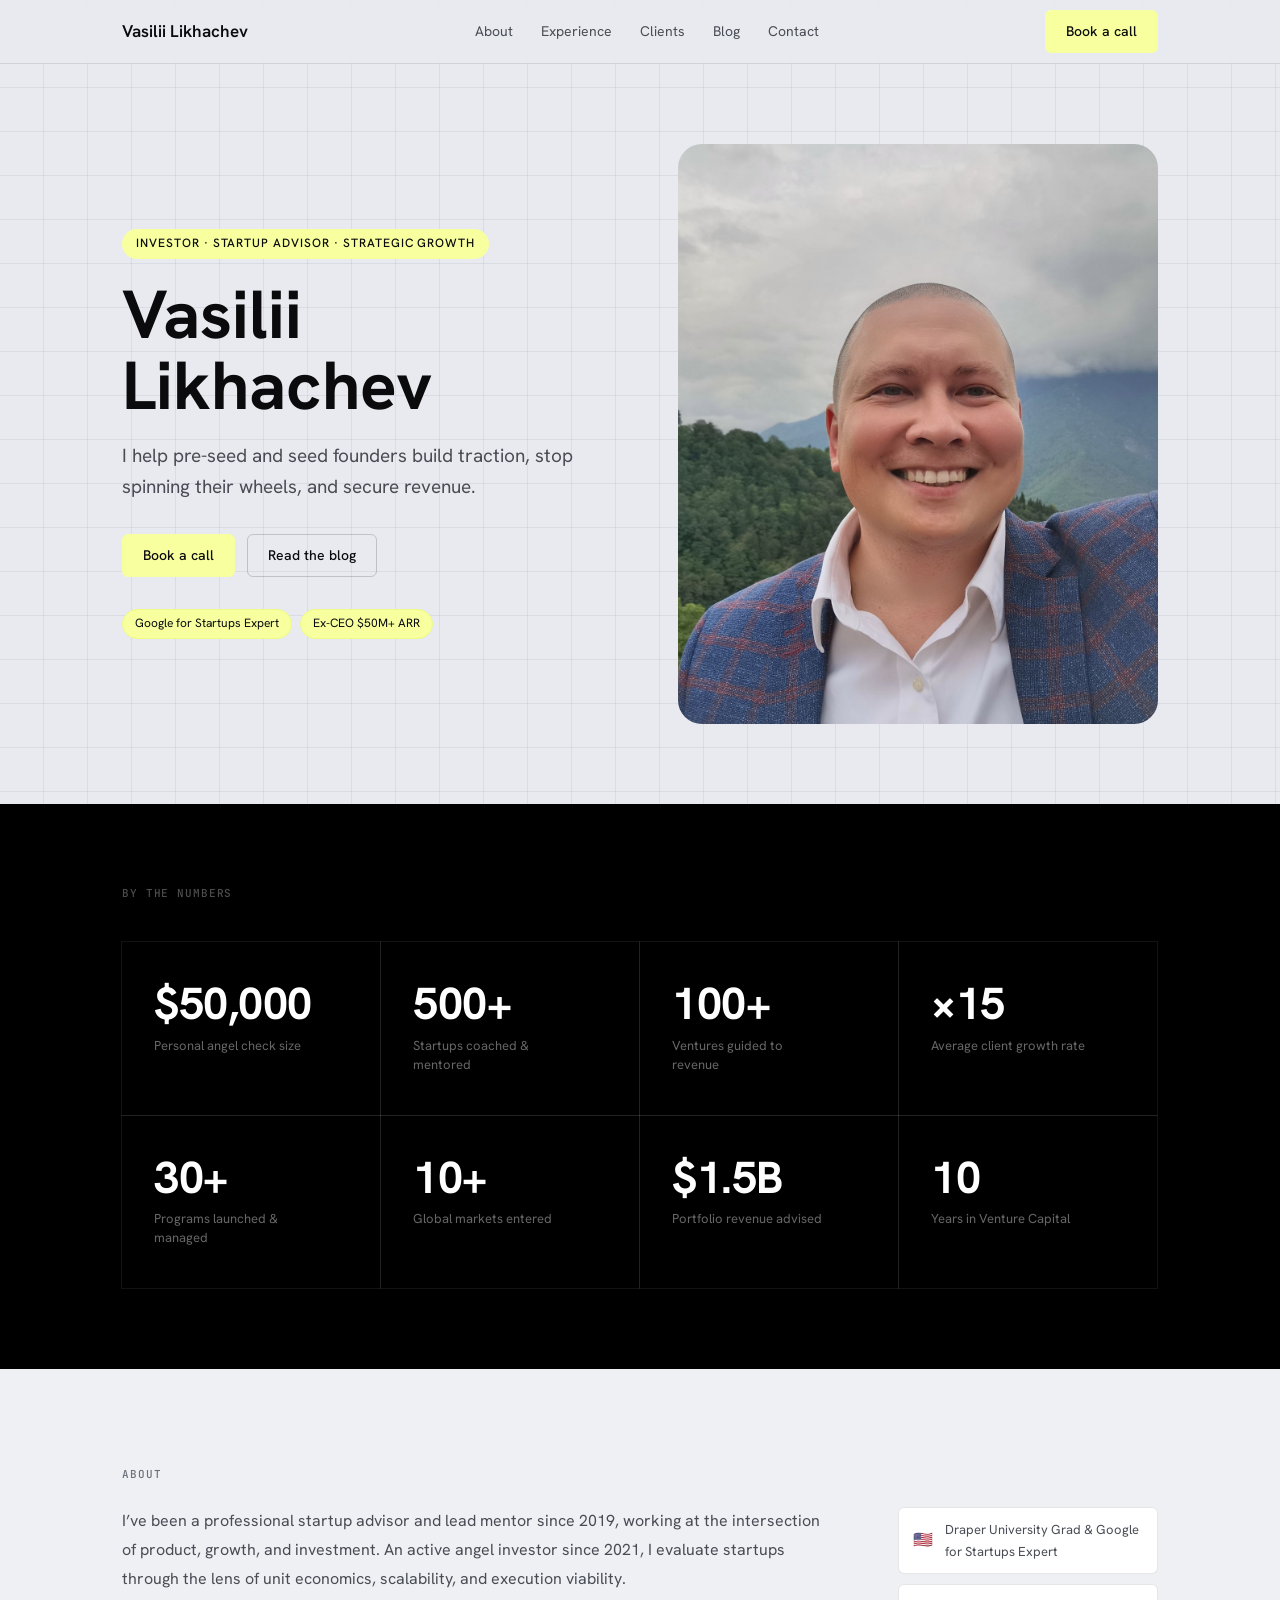
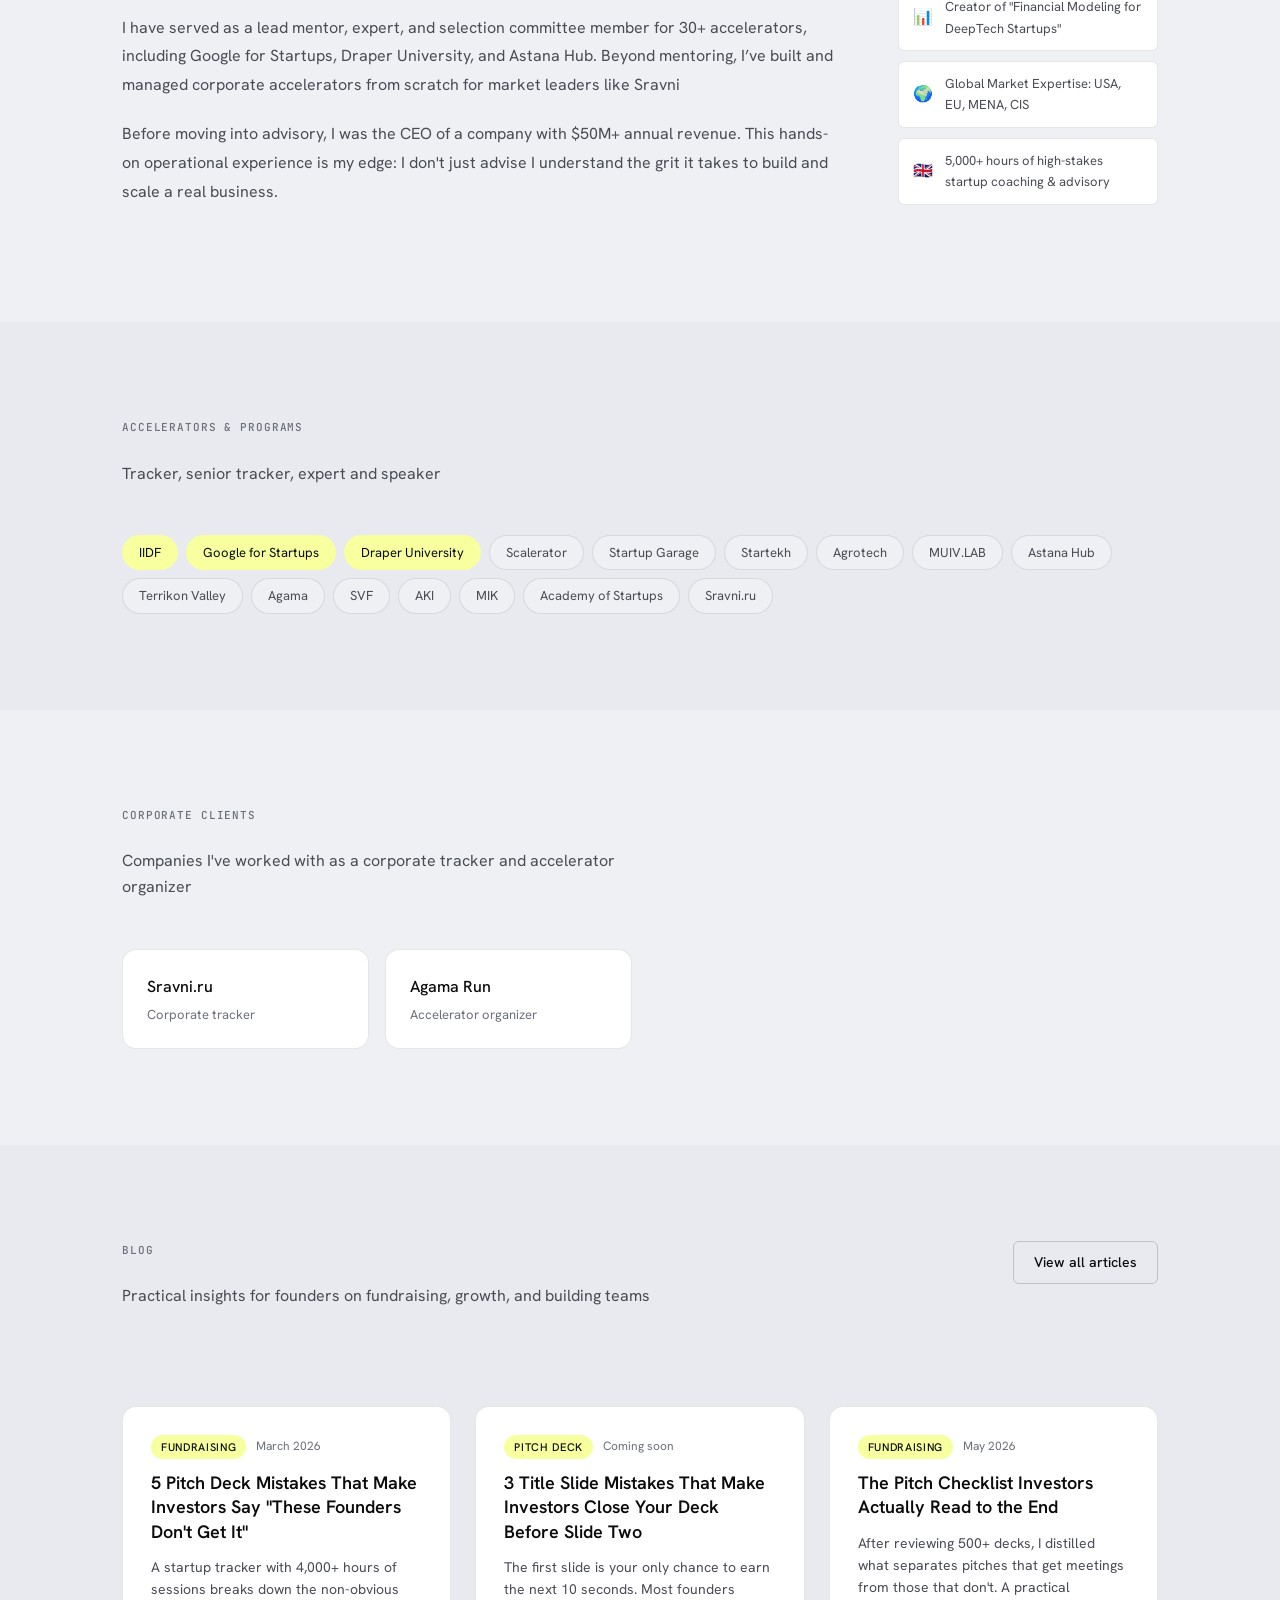
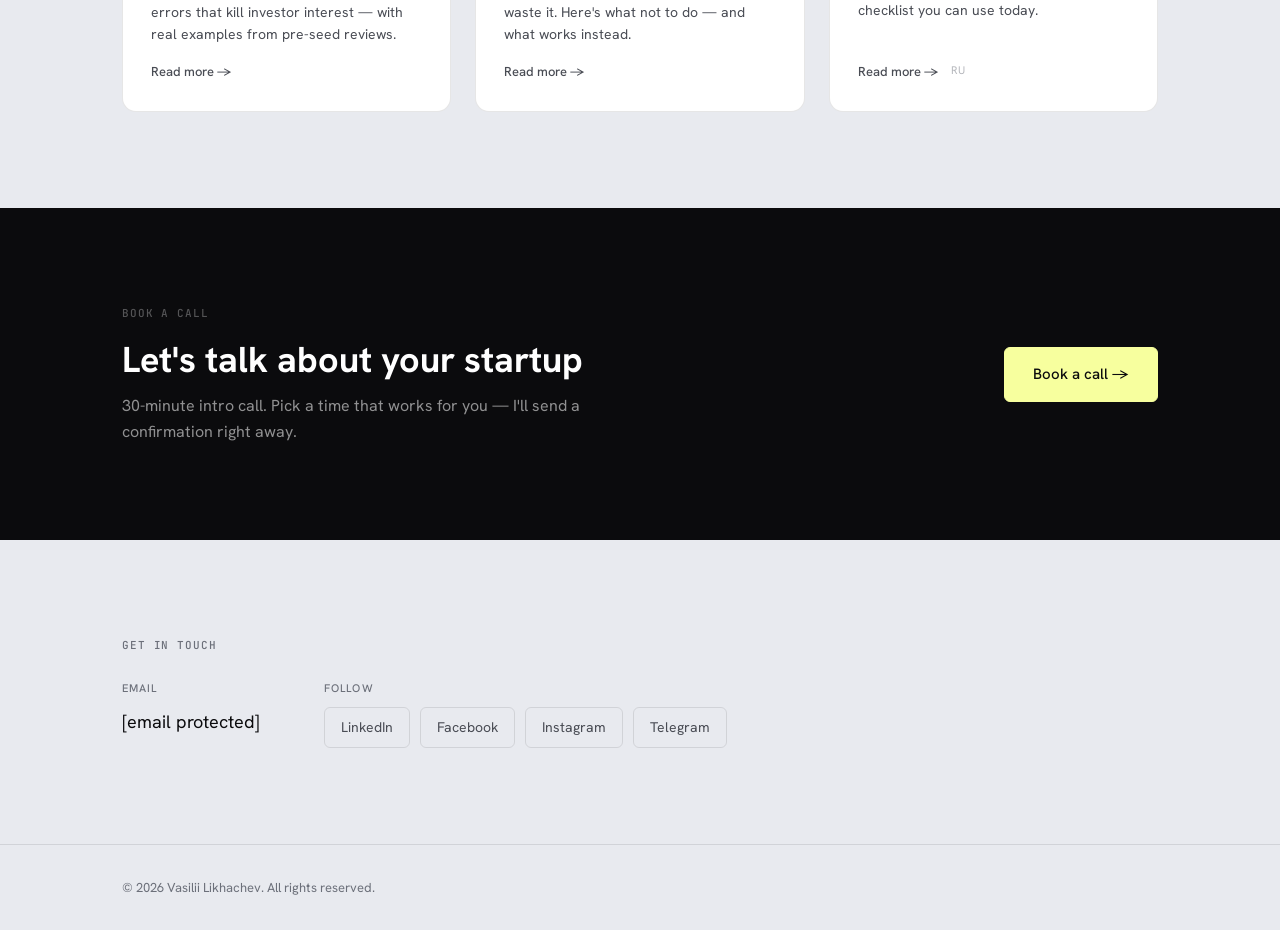
==== commit e8c23291: "feat: link to EN checklist from homepage, hide RU link Co-Authored-By: Claude Sonnet 4.6 <noreply@an" ====
--- a/index.html
+++ b/index.html
@@ -214,11 +214,14 @@
           <article class="blog-card">
             <div class="blog-card-meta">
               <span class="blog-tag">Fundraising</span>
-              <span class="blog-date">Coming soon</span>
+              <span class="blog-date">May 2026</span>
             </div>
             <h3 class="blog-card-title">The Pitch Checklist Investors Actually Read to the End</h3>
             <p class="blog-card-excerpt">After reviewing 500+ decks, I distilled what separates pitches that get meetings from those that don't. A practical checklist you can use today.</p>
-            <a href="blog/pitch-checklist.html" class="blog-read-more">Read more →</a>
+            <div style="display:flex;align-items:center;gap:12px;margin-top:4px;">
+              <a href="blog/pitch-checklist-en.html" class="blog-read-more">Read more →</a>
+              <a href="blog/pitch-checklist.html" style="font-size:11px;color:var(--text-3);opacity:0.5;text-decoration:none;" title="Версия на русском">RU</a>
+            </div>
           </article>
         </div>
       </div>
--- a/assets/css/sections.css
+++ b/assets/css/sections.css
@@ -20,8 +20,8 @@
   font-weight: 500;
   letter-spacing: 0.08em;
   text-transform: uppercase;
-  color: var(--green);
-  background: var(--green-2);
+  color: var(--accent-contrast);
+  background: var(--accent);
   border-radius: 100px;
   padding: 5px 14px;
   margin-bottom: 1.25rem;
@@ -54,9 +54,9 @@
 }
 .badge {
   font-size: 12px;
-  color: var(--green);
-  background: var(--green-2);
-  border: 1px solid #C4D9CA;
+  color: var(--accent-contrast);
+  background: var(--accent);
+  border: 1px solid var(--accent-hover);
   border-radius: 100px;
   padding: 4px 12px;
 }
@@ -128,7 +128,7 @@
 .stat-card:hover::after { transform: scaleX(1); }
 
 /* ── ABOUT ─────────────────────────────────────────────── */
-.about-section { background: var(--green-2); }
+.about-section { background: var(--bg-alt); }
 .about-grid {
   display: grid;
   grid-template-columns: 1fr 260px;
@@ -177,13 +177,13 @@
 }
 .accel-tag:hover { border-color: var(--border-2); color: var(--text); }
 .accel-featured {
-  color: var(--green);
-  background: var(--green-2);
+  color: var(--accent-contrast);
+  background: var(--accent);
   border-color: transparent;
 }
 
 /* ── CLIENTS ───────────────────────────────────────────── */
-.clients-section { background: var(--green-2); }
+.clients-section { background: var(--bg-alt); }
 .clients-grid {
   display: grid;
   grid-template-columns: repeat(auto-fill, minmax(210px, 1fr));
@@ -242,8 +242,8 @@
   font-weight: 500;
   letter-spacing: 0.06em;
   text-transform: uppercase;
-  color: var(--green);
-  background: var(--green-2);
+  color: var(--accent-contrast);
+  background: var(--accent);
   border-radius: 100px;
   padding: 3px 10px;
 }
@@ -264,7 +264,7 @@
 .blog-read-more {
   font-size: 13px;
   font-weight: 500;
-  color: var(--green);
+  color: var(--text-2);
   margin-top: 4px;
   transition: opacity var(--transition);
 }
@@ -319,7 +319,7 @@
   color: var(--text);
   transition: color var(--transition);
 }
-.contact-value:hover { color: var(--green); }
+.contact-value:hover { color: var(--text); }
 .social-links { display: flex; gap: 10px; flex-wrap: wrap; }
 .social-link {
   font-size: 14px;
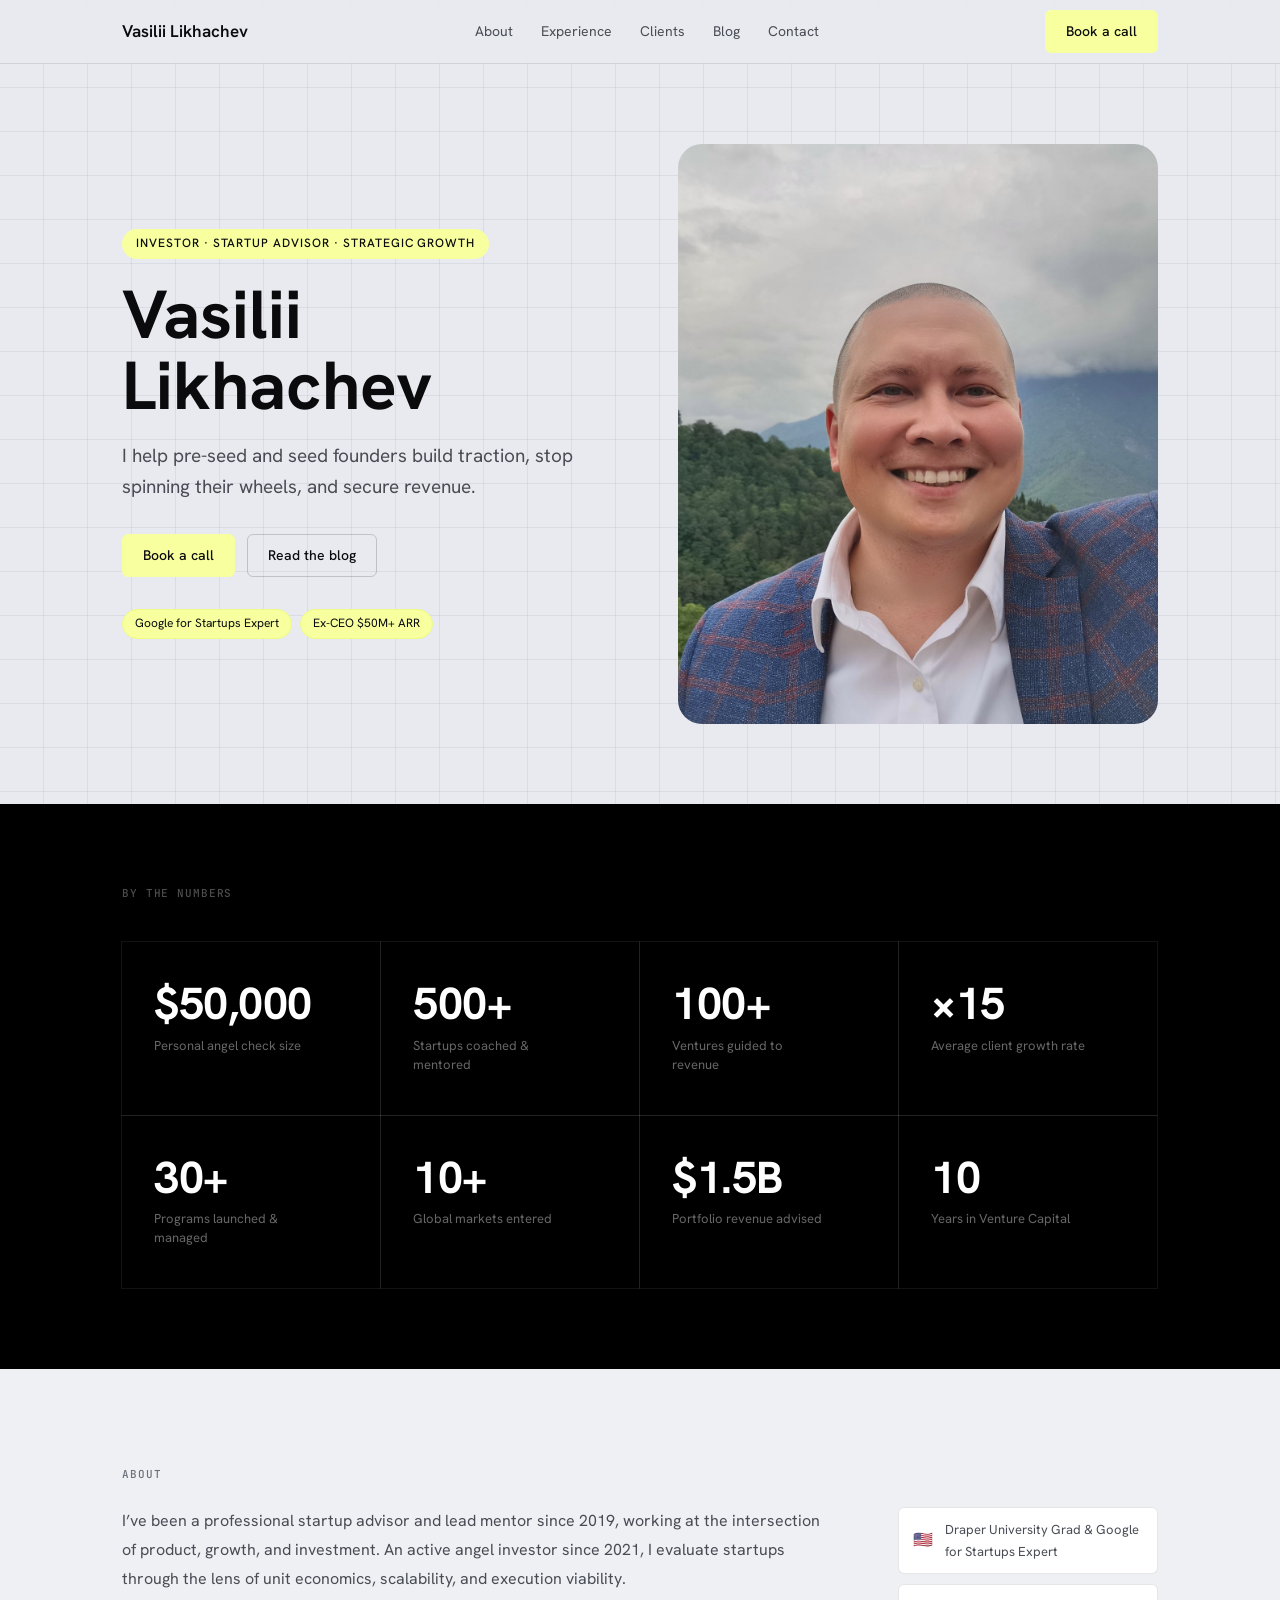
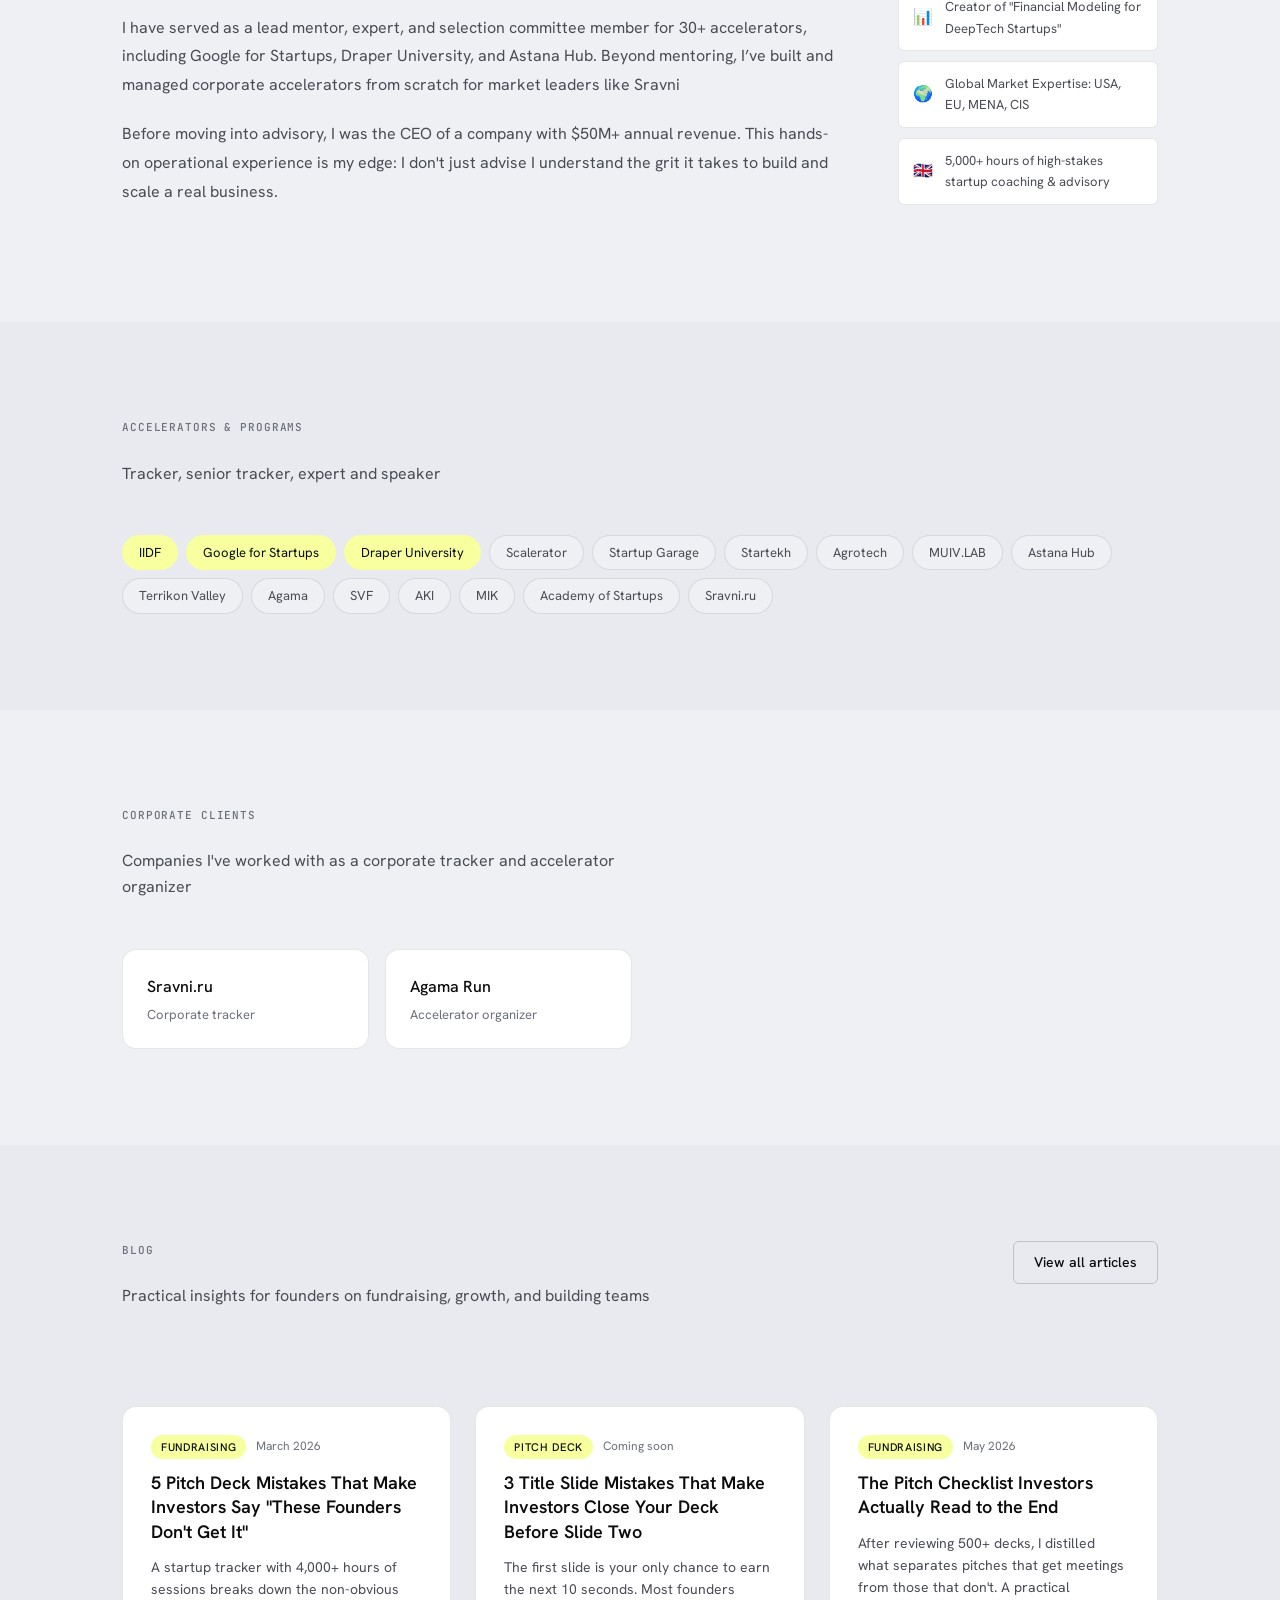
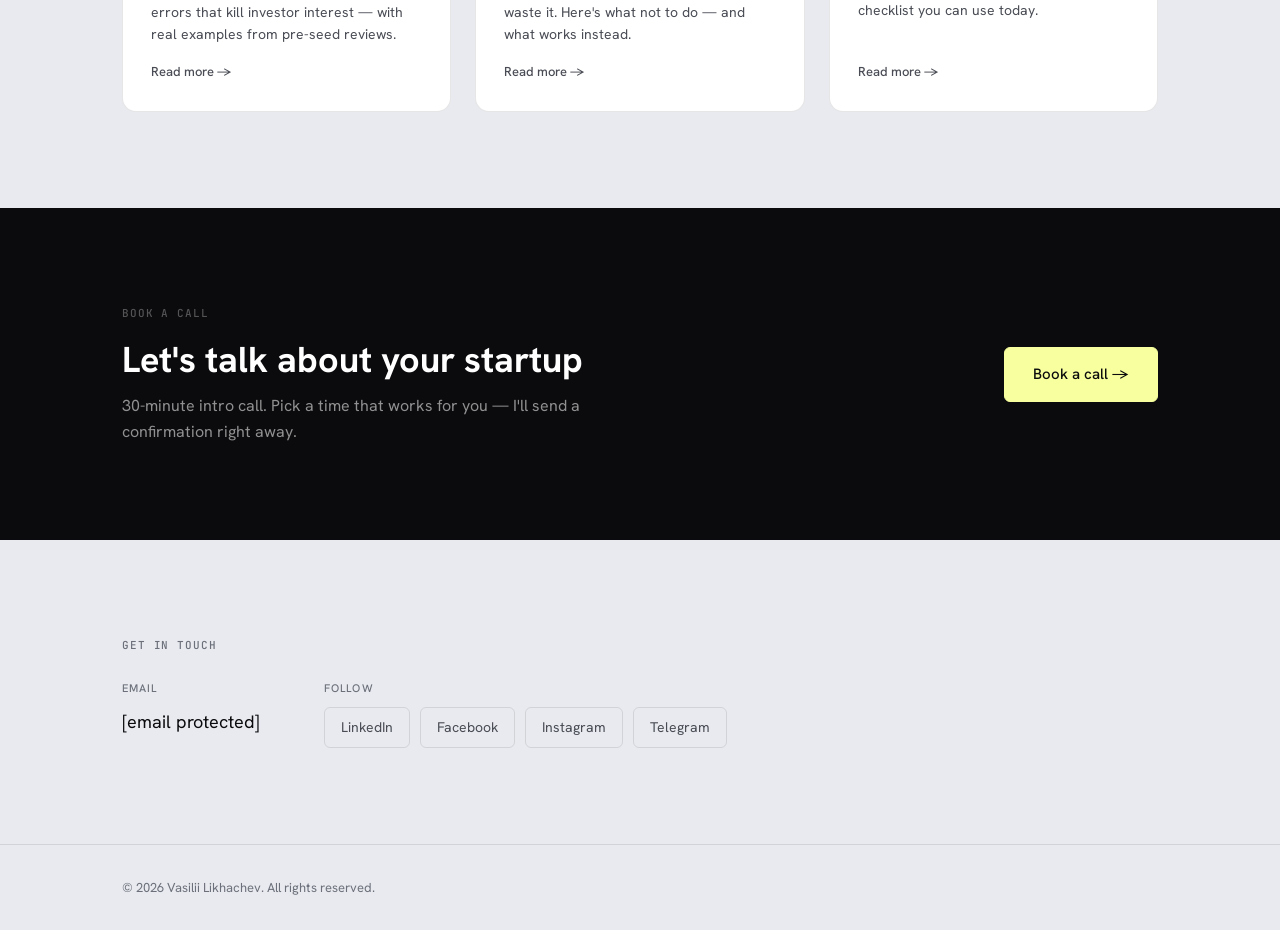
==== commit 832f3b44: "feat: add GA4 analytics + fix blog links - Insert GA4 snippet (G-HC7ZQZ4S09) into all 6 HTML pages -" ====
--- a/index.html
+++ b/index.html
@@ -1,6 +1,13 @@
 <!DOCTYPE html>
 <html lang="en">
 <head>
+<script async src="https://www.googletagmanager.com/gtag/js?id=G-HC7ZQZ4S09"></script>
+<script>
+  window.dataLayer = window.dataLayer || [];
+  function gtag(){dataLayer.push(arguments);}
+  gtag('js', new Date());
+  gtag('config', 'G-HC7ZQZ4S09');
+</script>
 <meta charset="UTF-8">
   <meta name="viewport" content="width=device-width, initial-scale=1.0">
   
@@ -220,7 +227,6 @@
             <p class="blog-card-excerpt">After reviewing 500+ decks, I distilled what separates pitches that get meetings from those that don't. A practical checklist you can use today.</p>
             <div style="display:flex;align-items:center;gap:12px;margin-top:4px;">
               <a href="blog/pitch-checklist-en.html" class="blog-read-more">Read more →</a>
-              <a href="blog/pitch-checklist.html" style="font-size:11px;color:var(--text-3);opacity:0.5;text-decoration:none;" title="Версия на русском">RU</a>
             </div>
           </article>
         </div>
